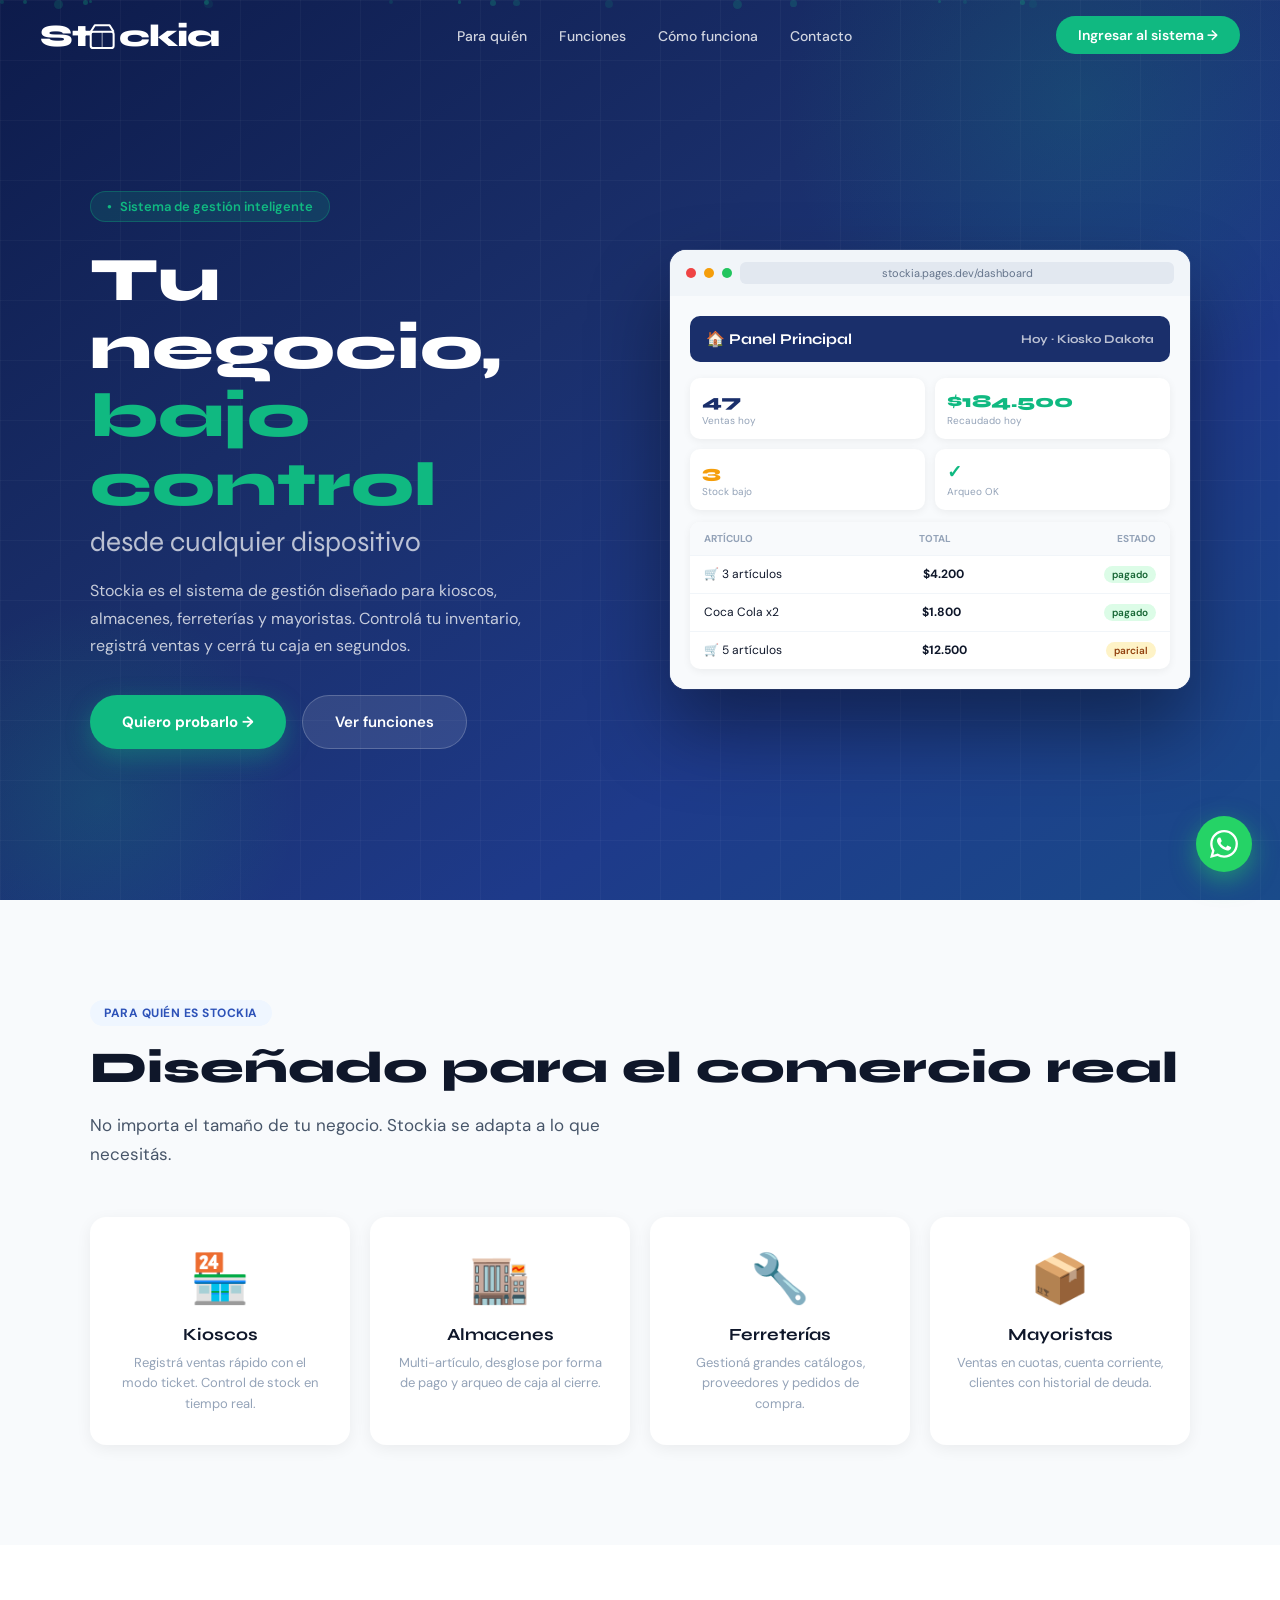
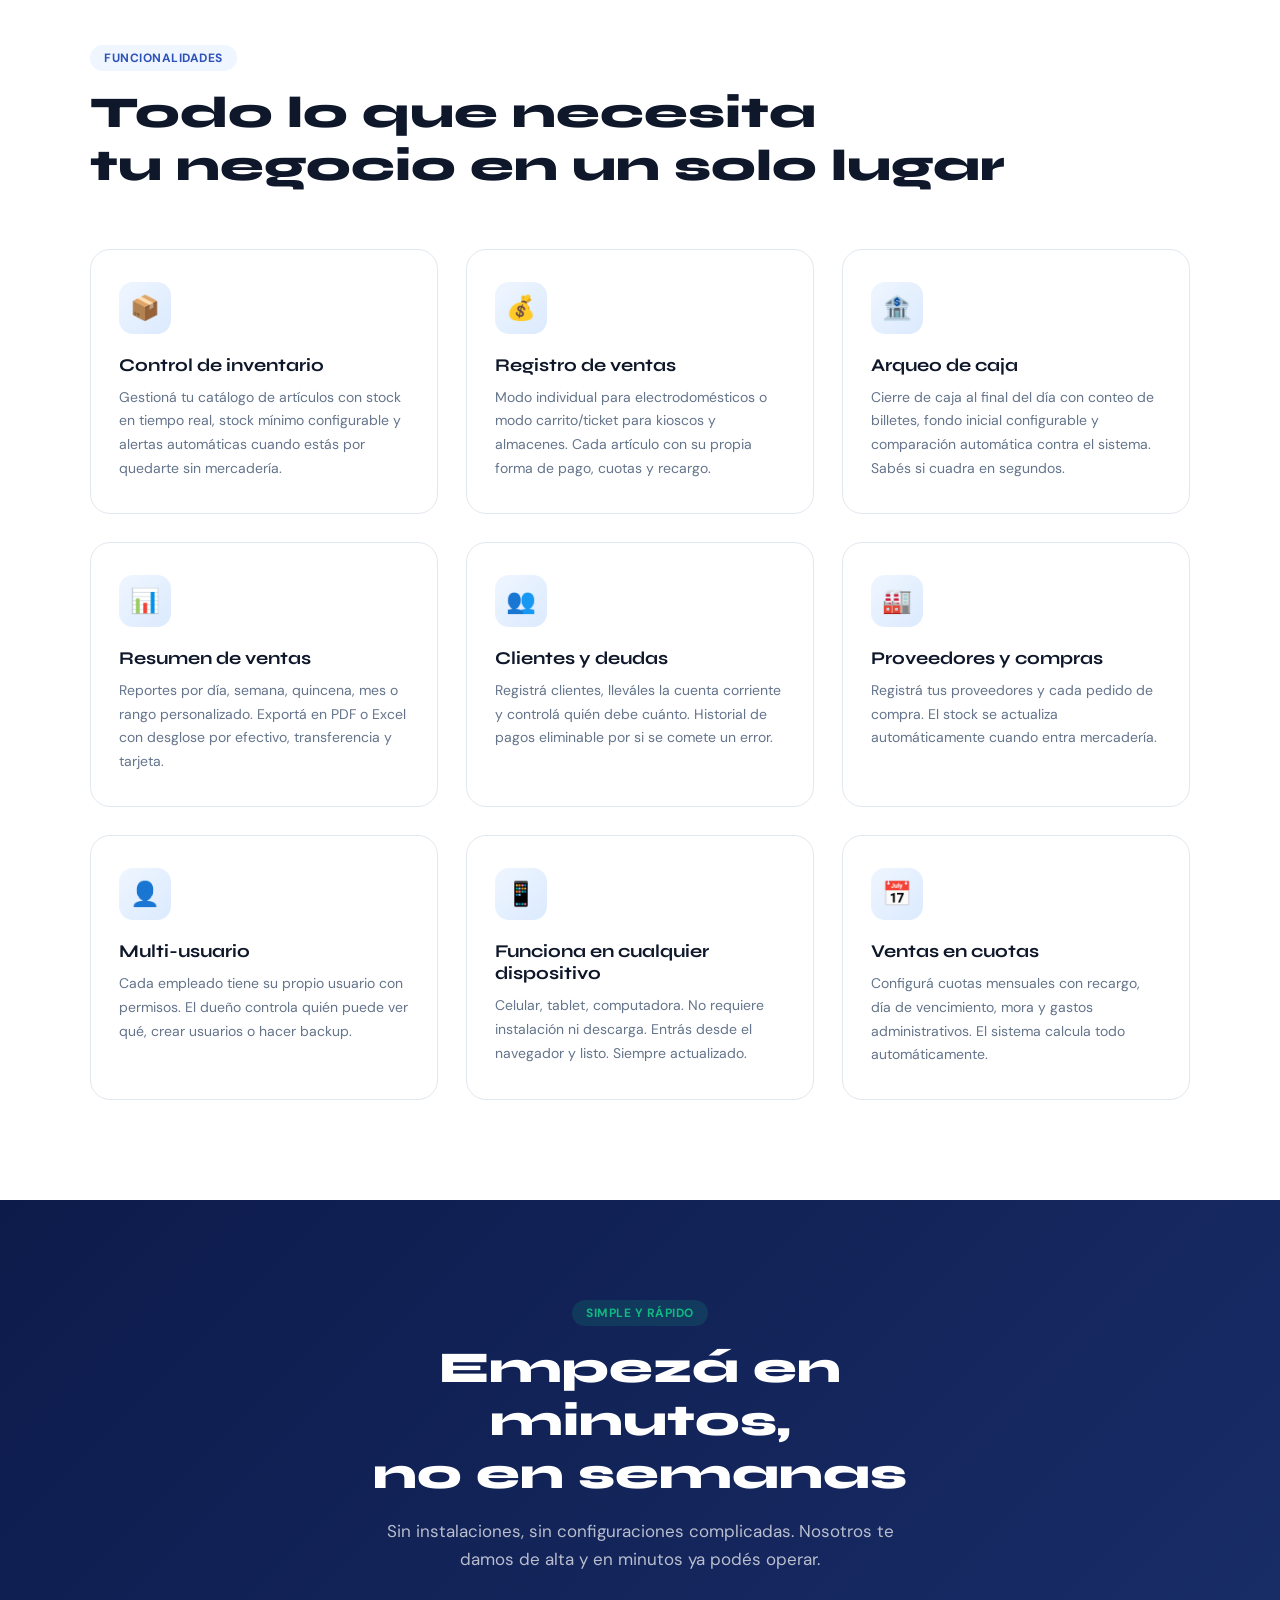
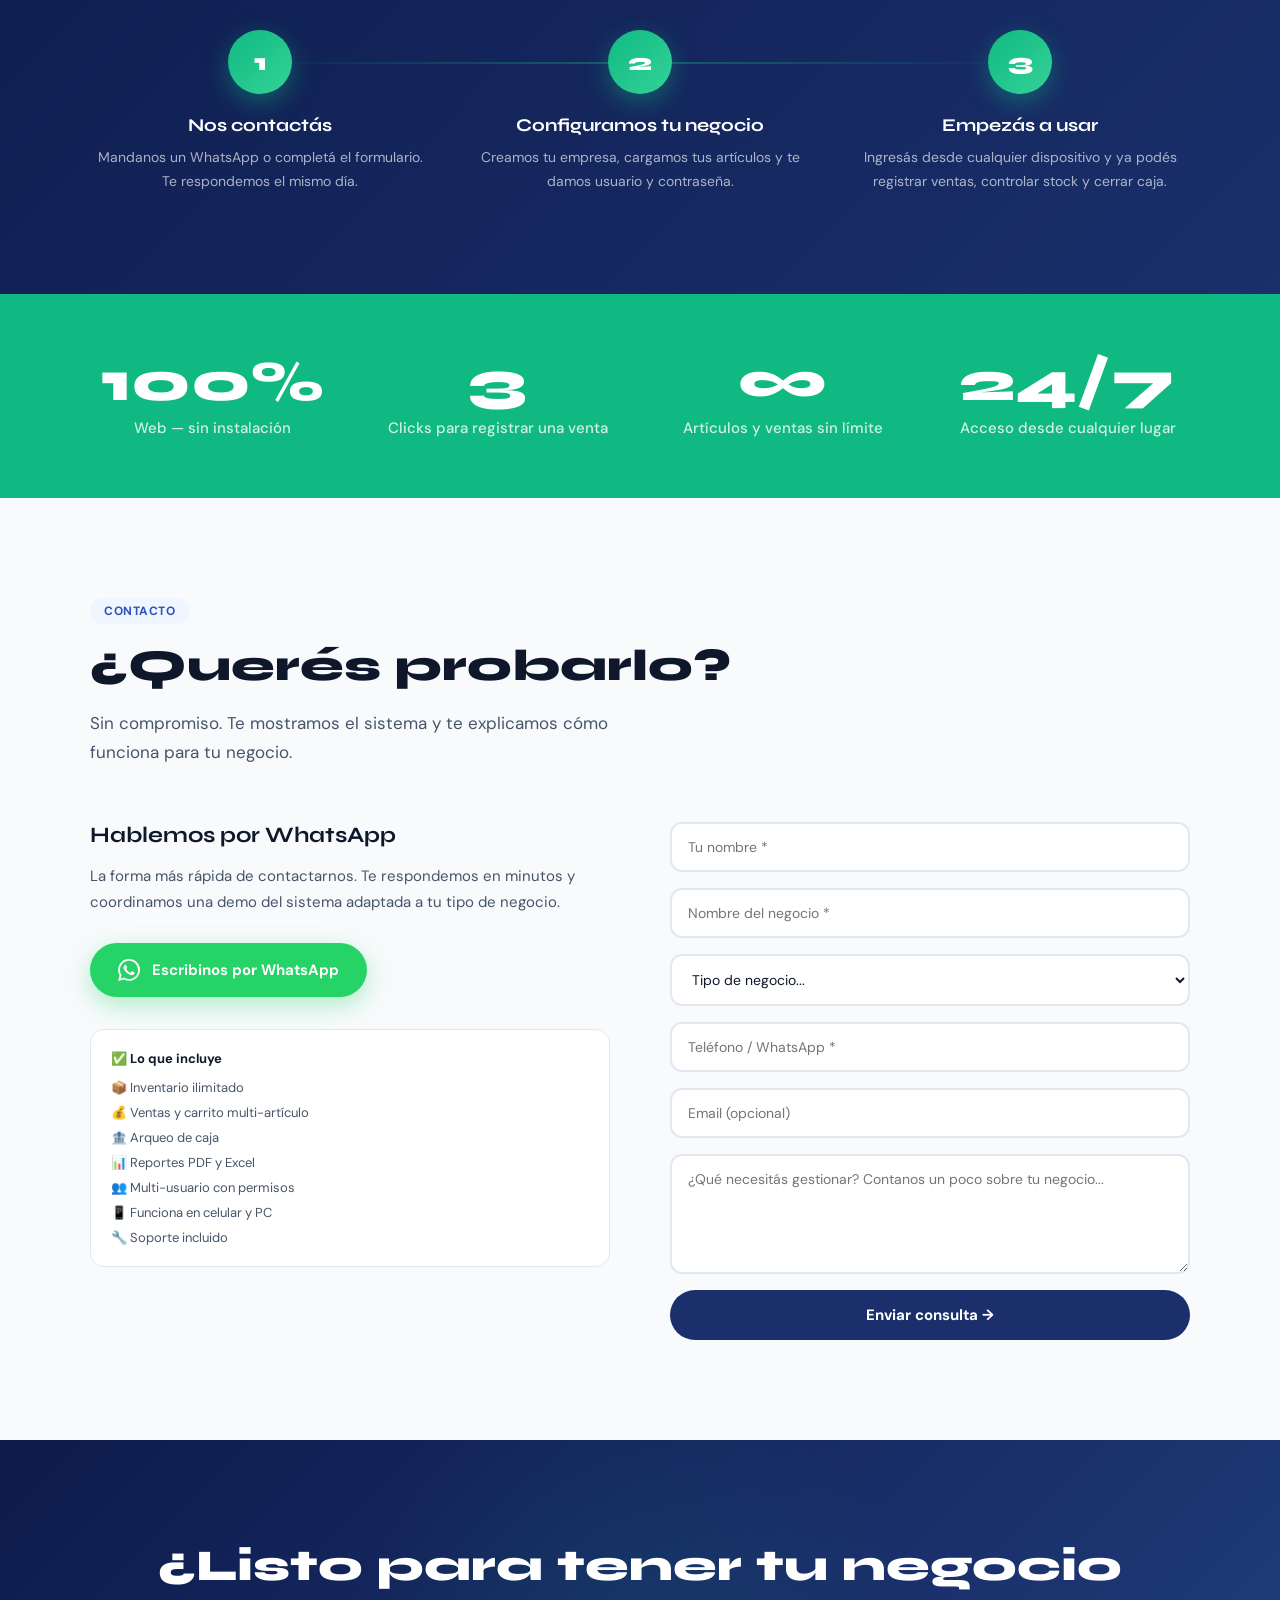
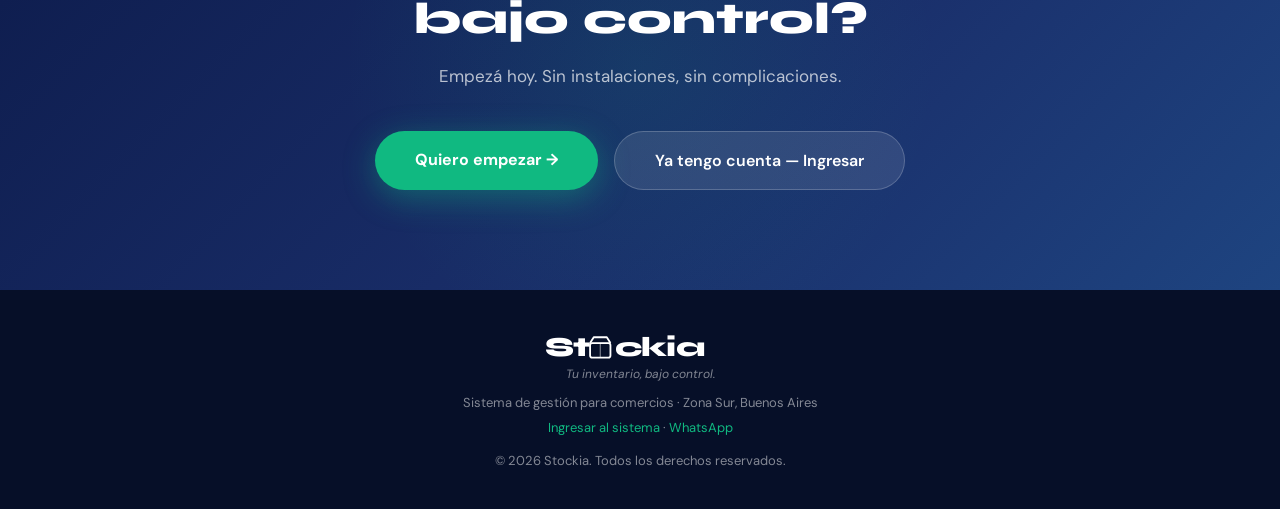
==== index.html @ a41b13a6 "Add files via upload" ====
<!DOCTYPE html>
<html lang="es">
<head>
  <meta charset="UTF-8">
  <meta name="viewport" content="width=device-width, initial-scale=1.0">
  <title>Stockia — Sistema de Gestión para tu Negocio</title>
  <meta name="description" content="Stockia es el sistema de gestión de inventario y ventas diseñado para kioscos, almacenes, ferreterías y mayoristas. Simple, rápido y accesible desde cualquier dispositivo.">
  <link rel="preconnect" href="https://fonts.googleapis.com">
  <link href="https://fonts.googleapis.com/css2?family=Syne:wght@400;600;700;800&family=DM+Sans:wght@300;400;500;600&display=swap" rel="stylesheet">

  <style>
    :root {
      --azul:     #1a2f6b;
      --azul-mid: #1e3a8a;
      --azul-l:   #2d52b8;
      --verde:    #10b981;
      --verde-d:  #059669;
      --blanco:   #ffffff;
      --gris:     #f1f5f9;
      --gris-m:   #94a3b8;
      --texto:    #0f172a;
      --r:        16px;
    }

    *, *::before, *::after { box-sizing: border-box; margin: 0; padding: 0; }
    html { scroll-behavior: smooth; }
    body {
      font-family: 'DM Sans', sans-serif;
      color: var(--texto);
      overflow-x: hidden;
      background: #fff;
    }

    /* ── NAVBAR ── */
    nav {
      position: fixed; top: 0; left: 0; right: 0; z-index: 100;
      padding: 16px 40px;
      display: flex; align-items: center; justify-content: space-between;
      transition: background .3s, box-shadow .3s;
    }
    nav.scrolled {
      background: rgba(26,47,107,.97);
      backdrop-filter: blur(12px);
      box-shadow: 0 2px 24px rgba(0,0,0,.25);
    }
    .nav-logo {
      font-family: 'Syne', sans-serif;
      font-weight: 800; font-size: 24px;
      color: #fff; text-decoration: none;
      display: flex; align-items: center; gap: 8px;
    }
    .nav-logo span { color: var(--verde); }
    .nav-links { display: flex; gap: 32px; list-style: none; }
    .nav-links a {
      color: rgba(255,255,255,.8); text-decoration: none;
      font-size: 14px; font-weight: 500; transition: color .2s;
    }
    .nav-links a:hover { color: #fff; }
    .nav-cta {
      background: var(--verde); color: #fff;
      padding: 10px 22px; border-radius: 50px;
      text-decoration: none; font-weight: 600; font-size: 14px;
      transition: background .2s, transform .2s;
    }
    .nav-cta:hover { background: var(--verde-d); transform: translateY(-1px); }
    .nav-hamburger { display: none; background: none; border: none; cursor: pointer; flex-direction: column; gap: 5px; }
    .nav-hamburger span { display: block; width: 24px; height: 2px; background: #fff; border-radius: 2px; transition: .3s; }

    /* ── HERO ── */
    #hero {
      min-height: 100vh;
      background: linear-gradient(145deg, #0d1b4b 0%, #1a2f6b 40%, #1e3a8a 70%, #1a4b8a 100%);
      display: flex; align-items: center; justify-content: center;
      position: relative; overflow: hidden; padding: 120px 40px 80px;
    }
    .hero-bg {
      position: absolute; inset: 0; pointer-events: none; overflow: hidden;
    }
    .hero-circle {
      position: absolute; border-radius: 50%;
      background: radial-gradient(circle, rgba(16,185,129,.15) 0%, transparent 70%);
    }
    .hero-circle-1 { width: 600px; height: 600px; top: -200px; right: -100px; }
    .hero-circle-2 { width: 400px; height: 400px; bottom: -100px; left: -100px; }
    .hero-grid {
      position: absolute; inset: 0;
      background-image: linear-gradient(rgba(255,255,255,.03) 1px, transparent 1px),
                        linear-gradient(90deg, rgba(255,255,255,.03) 1px, transparent 1px);
      background-size: 60px 60px;
    }
    /* Partículas flotantes */
    .particle {
      position: absolute;
      border-radius: 50%;
      background: rgba(16,185,129,.4);
      animation: float linear infinite;
      pointer-events: none;
    }
    @keyframes float {
      0%   { transform: translateY(100vh) scale(0); opacity: 0; }
      10%  { opacity: 1; }
      90%  { opacity: .6; }
      100% { transform: translateY(-100px) scale(1); opacity: 0; }
    }

    .hero-inner {
      position: relative; z-index: 2;
      max-width: 1100px; width: 100%;
      display: grid; grid-template-columns: 1fr 1fr; gap: 60px; align-items: center;
    }
    .hero-badge {
      display: inline-flex; align-items: center; gap: 8px;
      background: rgba(16,185,129,.15); border: 1px solid rgba(16,185,129,.3);
      color: var(--verde); padding: 6px 16px; border-radius: 50px;
      font-size: 13px; font-weight: 600; margin-bottom: 24px;
      animation: fadeUp .6s ease both;
    }
    .hero-badge::before { content: '●'; font-size: 8px; animation: pulse 1.5s ease-in-out infinite; }
    @keyframes pulse { 0%,100% { opacity: 1; } 50% { opacity: .3; } }

    .hero-titulo {
      font-family: 'Syne', sans-serif;
      font-size: clamp(38px, 5vw, 62px);
      font-weight: 800; line-height: 1.1; color: #fff;
      margin-bottom: 20px;
      animation: fadeUp .7s ease .1s both;
    }
    .hero-titulo .verde { color: var(--verde); }
    .hero-titulo .subline {
      display: block;
      font-size: clamp(20px, 2.5vw, 28px);
      font-weight: 400; color: rgba(255,255,255,.7);
      margin-top: 8px;
    }
    .hero-desc {
      font-size: 16px; line-height: 1.7; color: rgba(255,255,255,.75);
      margin-bottom: 36px; max-width: 480px;
      animation: fadeUp .7s ease .2s both;
    }
    .hero-btns {
      display: flex; gap: 16px; flex-wrap: wrap;
      animation: fadeUp .7s ease .3s both;
    }
    .btn-hero-primary {
      background: var(--verde); color: #fff;
      padding: 16px 32px; border-radius: 50px;
      text-decoration: none; font-weight: 700; font-size: 15px;
      display: flex; align-items: center; gap: 8px;
      transition: all .25s; box-shadow: 0 8px 24px rgba(16,185,129,.35);
    }
    .btn-hero-primary:hover { background: var(--verde-d); transform: translateY(-2px); box-shadow: 0 12px 32px rgba(16,185,129,.5); }
    .btn-hero-secondary {
      background: rgba(255,255,255,.1); color: #fff;
      padding: 16px 32px; border-radius: 50px;
      text-decoration: none; font-weight: 600; font-size: 15px;
      border: 1px solid rgba(255,255,255,.2);
      transition: all .25s;
    }
    .btn-hero-secondary:hover { background: rgba(255,255,255,.2); }

    /* Mockup hero */
    .hero-mockup {
      animation: fadeUp .8s ease .2s both;
      position: relative;
    }
    .mockup-window {
      background: #fff; border-radius: 16px;
      box-shadow: 0 40px 80px rgba(0,0,0,.4), 0 0 0 1px rgba(255,255,255,.1);
      overflow: hidden;
    }
    .mockup-bar {
      background: #f1f5f9; padding: 12px 16px;
      display: flex; align-items: center; gap: 8px;
    }
    .mockup-dot { width: 10px; height: 10px; border-radius: 50%; }
    .mockup-dot:nth-child(1) { background: #ef4444; }
    .mockup-dot:nth-child(2) { background: #f59e0b; }
    .mockup-dot:nth-child(3) { background: #22c55e; }
    .mockup-url {
      background: #e2e8f0; border-radius: 6px; padding: 4px 12px;
      font-size: 11px; color: #64748b; flex: 1; text-align: center;
    }
    .mockup-body { padding: 20px; background: #f8fafc; }
    .mockup-header {
      background: var(--azul); border-radius: 10px; padding: 14px 16px;
      color: #fff; font-family: 'Syne', sans-serif; font-weight: 700;
      font-size: 15px; margin-bottom: 16px;
      display: flex; justify-content: space-between; align-items: center;
    }
    .mockup-stats { display: grid; grid-template-columns: 1fr 1fr; gap: 10px; margin-bottom: 12px; }
    .mockup-stat {
      background: #fff; border-radius: 10px; padding: 12px;
      box-shadow: 0 2px 8px rgba(0,0,0,.06);
    }
    .mockup-stat-val { font-family: 'Syne', sans-serif; font-weight: 800; font-size: 18px; color: var(--azul); }
    .mockup-stat-label { font-size: 10px; color: #94a3b8; margin-top: 2px; }
    .mockup-table { background: #fff; border-radius: 10px; overflow: hidden; box-shadow: 0 2px 8px rgba(0,0,0,.06); }
    .mockup-tr { display: flex; justify-content: space-between; padding: 10px 14px; border-bottom: 1px solid #f1f5f9; font-size: 12px; }
    .mockup-tr:last-child { border: none; }
    .mockup-badge { padding: 2px 8px; border-radius: 50px; font-size: 10px; font-weight: 600; }
    .mockup-badge.verde { background: #dcfce7; color: #166534; }
    .mockup-badge.naranja { background: #fef3c7; color: #92400e; }

    /* Paralax scroll */
    .parallax-slow { transform: translateY(calc(var(--scroll) * 0.3px)); }
    .parallax-mid  { transform: translateY(calc(var(--scroll) * 0.15px)); }

    @keyframes fadeUp {
      from { opacity: 0; transform: translateY(30px); }
      to   { opacity: 1; transform: translateY(0); }
    }

    /* ── SECCIONES BASE ── */
    section { padding: 100px 40px; }
    .container { max-width: 1100px; margin: 0 auto; }
    .section-badge {
      display: inline-block;
      background: #eff6ff; color: var(--azul-l);
      padding: 5px 14px; border-radius: 50px;
      font-size: 12px; font-weight: 700; letter-spacing: .5px;
      text-transform: uppercase; margin-bottom: 16px;
    }
    .section-titulo {
      font-family: 'Syne', sans-serif;
      font-size: clamp(28px, 4vw, 44px);
      font-weight: 800; line-height: 1.2; color: var(--texto);
      margin-bottom: 16px;
    }
    .section-desc {
      font-size: 17px; line-height: 1.7; color: #475569;
      max-width: 560px;
    }

    /* Reveal on scroll */
    .reveal {
      opacity: 0; transform: translateY(40px);
      transition: opacity .7s ease, transform .7s ease;
    }
    .reveal.visible { opacity: 1; transform: translateY(0); }

    /* ── PARA QUIÉN ── */
    #para-quien { background: #f8fafc; }
    .negocios-grid {
      display: grid;
      grid-template-columns: repeat(auto-fit, minmax(220px, 1fr));
      gap: 20px; margin-top: 48px;
    }
    .negocio-card {
      background: #fff; border-radius: 16px; padding: 28px 24px;
      border: 2px solid transparent;
      transition: all .3s; text-align: center;
      box-shadow: 0 4px 16px rgba(0,0,0,.06);
      cursor: default;
    }
    .negocio-card:hover {
      border-color: var(--azul-l);
      transform: translateY(-6px);
      box-shadow: 0 16px 40px rgba(30,58,138,.15);
    }
    .negocio-icono {
      font-size: 48px; margin-bottom: 14px; display: block;
      transition: transform .3s;
    }
    .negocio-card:hover .negocio-icono { transform: scale(1.15) rotate(-5deg); }
    .negocio-nombre {
      font-family: 'Syne', sans-serif;
      font-weight: 700; font-size: 17px; color: var(--texto); margin-bottom: 8px;
    }
    .negocio-desc { font-size: 13px; color: var(--gris-m); line-height: 1.6; }

    /* ── FEATURES ── */
    #features { background: #fff; }
    .features-grid {
      display: grid;
      grid-template-columns: repeat(auto-fit, minmax(300px, 1fr));
      gap: 28px; margin-top: 56px;
    }
    .feature-card {
      background: #fff; border-radius: 20px; padding: 32px 28px;
      border: 1px solid #e2e8f0;
      transition: all .3s; position: relative; overflow: hidden;
    }
    .feature-card::before {
      content: ''; position: absolute;
      top: 0; left: 0; right: 0; height: 3px;
      background: linear-gradient(90deg, var(--azul-l), var(--verde));
      transform: scaleX(0); transform-origin: left;
      transition: transform .4s ease;
    }
    .feature-card:hover::before { transform: scaleX(1); }
    .feature-card:hover {
      transform: translateY(-4px);
      box-shadow: 0 20px 48px rgba(0,0,0,.1);
    }
    .feature-icono {
      width: 52px; height: 52px; border-radius: 14px;
      display: flex; align-items: center; justify-content: center;
      font-size: 24px; margin-bottom: 20px;
      background: linear-gradient(135deg, #eff6ff, #dbeafe);
    }
    .feature-titulo {
      font-family: 'Syne', sans-serif;
      font-weight: 700; font-size: 18px; margin-bottom: 10px; color: var(--texto);
    }
    .feature-desc { font-size: 14px; line-height: 1.7; color: #64748b; }

    /* ── CÓMO FUNCIONA ── */
    #como-funciona {
      background: linear-gradient(135deg, #0d1b4b 0%, #1a2f6b 100%);
      position: relative; overflow: hidden;
    }
    #como-funciona .section-badge { background: rgba(16,185,129,.15); color: var(--verde); }
    #como-funciona .section-titulo { color: #fff; }
    #como-funciona .section-desc { color: rgba(255,255,255,.7); }
    .pasos-grid {
      display: grid;
      grid-template-columns: repeat(auto-fit, minmax(260px, 1fr));
      gap: 40px; margin-top: 56px; position: relative;
    }
    .pasos-grid::before {
      content: '';
      position: absolute; top: 32px; left: 15%; right: 15%; height: 2px;
      background: linear-gradient(90deg, transparent, rgba(16,185,129,.4), transparent);
    }
    .paso {
      text-align: center; position: relative;
    }
    .paso-num {
      width: 64px; height: 64px; border-radius: 50%;
      background: linear-gradient(135deg, var(--verde), #34d399);
      color: #fff; font-family: 'Syne', sans-serif; font-weight: 800; font-size: 24px;
      display: flex; align-items: center; justify-content: center;
      margin: 0 auto 20px; box-shadow: 0 8px 24px rgba(16,185,129,.4);
      transition: transform .3s;
    }
    .paso:hover .paso-num { transform: scale(1.1); }
    .paso-titulo { font-family: 'Syne', sans-serif; font-weight: 700; font-size: 18px; color: #fff; margin-bottom: 10px; }
    .paso-desc { font-size: 14px; line-height: 1.7; color: rgba(255,255,255,.65); }

    /* ── STATS ── */
    #stats { background: var(--verde); padding: 60px 40px; }
    .stats-grid {
      display: grid;
      grid-template-columns: repeat(auto-fit, minmax(200px, 1fr));
      gap: 40px; text-align: center;
    }
    .stat-num {
      font-family: 'Syne', sans-serif;
      font-weight: 800; font-size: clamp(36px, 5vw, 56px);
      color: #fff; line-height: 1;
    }
    .stat-label { font-size: 15px; color: rgba(255,255,255,.8); margin-top: 8px; font-weight: 500; }

    /* ── CONTACTO ── */
    #contacto { background: #f8fafc; }
    .contacto-grid {
      display: grid; grid-template-columns: 1fr 1fr; gap: 60px;
      margin-top: 56px; align-items: start;
    }
    .contacto-info h3 {
      font-family: 'Syne', sans-serif; font-weight: 700;
      font-size: 22px; margin-bottom: 16px; color: var(--texto);
    }
    .contacto-info p { font-size: 15px; line-height: 1.7; color: #475569; margin-bottom: 28px; }
    .btn-whatsapp {
      display: inline-flex; align-items: center; gap: 12px;
      background: #25d366; color: #fff;
      padding: 16px 28px; border-radius: 50px;
      text-decoration: none; font-weight: 700; font-size: 15px;
      box-shadow: 0 8px 24px rgba(37,211,102,.35);
      transition: all .25s;
    }
    .btn-whatsapp:hover { background: #128c7e; transform: translateY(-2px); box-shadow: 0 12px 32px rgba(37,211,102,.5); }
    .btn-whatsapp svg { width: 22px; height: 22px; fill: #fff; }

    /* Formulario */
    .form-contacto { display: flex; flex-direction: column; gap: 16px; }
    .form-contacto input,
    .form-contacto textarea,
    .form-contacto select {
      width: 100%; padding: 14px 16px;
      border: 2px solid #e2e8f0; border-radius: 12px;
      font-size: 14px; font-family: 'DM Sans', sans-serif;
      outline: none; transition: border-color .2s; background: #fff;
      color: var(--texto);
    }
    .form-contacto input:focus,
    .form-contacto textarea:focus,
    .form-contacto select:focus { border-color: var(--azul-l); }
    .form-contacto textarea { resize: vertical; min-height: 120px; }
    .btn-form {
      background: var(--azul); color: #fff;
      padding: 15px 28px; border-radius: 50px;
      border: none; font-size: 15px; font-weight: 700;
      font-family: 'DM Sans', sans-serif; cursor: pointer;
      transition: all .25s; width: 100%;
    }
    .btn-form:hover { background: var(--azul-l); transform: translateY(-1px); }
    .form-success {
      display: none; text-align: center; padding: 20px;
      background: #dcfce7; border-radius: 12px; color: #166534;
      font-weight: 600; font-size: 15px;
    }

    /* ── CTA FINAL ── */
    #cta {
      background: linear-gradient(135deg, #0d1b4b 0%, #1a2f6b 60%, #1e4480 100%);
      text-align: center; padding: 100px 40px; position: relative; overflow: hidden;
    }
    #cta::before {
      content: '';
      position: absolute; top: 50%; left: 50%; transform: translate(-50%,-50%);
      width: 600px; height: 600px; border-radius: 50%;
      background: radial-gradient(circle, rgba(16,185,129,.1) 0%, transparent 70%);
    }
    #cta .section-titulo { color: #fff; }
    #cta p { font-size: 17px; color: rgba(255,255,255,.7); margin: 16px auto 40px; max-width: 520px; line-height: 1.7; }
    .cta-btns { display: flex; gap: 16px; justify-content: center; flex-wrap: wrap; position: relative; z-index: 1; }
    .btn-cta-primary {
      background: var(--verde); color: #fff;
      padding: 18px 40px; border-radius: 50px;
      text-decoration: none; font-weight: 700; font-size: 16px;
      box-shadow: 0 8px 32px rgba(16,185,129,.4);
      transition: all .25s;
    }
    .btn-cta-primary:hover { background: var(--verde-d); transform: translateY(-2px); }
    .btn-cta-ghost {
      background: rgba(255,255,255,.1); color: #fff;
      padding: 18px 40px; border-radius: 50px;
      text-decoration: none; font-weight: 600; font-size: 16px;
      border: 1px solid rgba(255,255,255,.2);
      transition: all .25s;
    }
    .btn-cta-ghost:hover { background: rgba(255,255,255,.2); }

    /* ── FOOTER ── */
    footer {
      background: #060f28; color: rgba(255,255,255,.5);
      padding: 40px; text-align: center; font-size: 13px;
    }
    footer a { color: var(--verde); text-decoration: none; }
    .footer-logo {
      font-family: 'Syne', sans-serif; font-weight: 800;
      font-size: 22px; color: #fff; margin-bottom: 12px; display: block;
    }

    /* WhatsApp flotante */
    .wa-float {
      position: fixed; bottom: 28px; right: 28px; z-index: 200;
      width: 56px; height: 56px; border-radius: 50%;
      background: #25d366;
      display: flex; align-items: center; justify-content: center;
      box-shadow: 0 8px 24px rgba(37,211,102,.5);
      text-decoration: none; transition: all .3s;
      animation: waBounce 2s ease-in-out 2s 3;
    }
    .wa-float:hover { transform: scale(1.1); box-shadow: 0 12px 32px rgba(37,211,102,.7); }
    .wa-float svg { width: 28px; height: 28px; fill: #fff; }
    @keyframes waBounce {
      0%,100% { transform: scale(1); }
      50% { transform: scale(1.15); }
    }

    /* ── RESPONSIVE ── */
    @media (max-width: 768px) {
      nav { padding: 14px 20px; }
      .nav-links, .nav-cta { display: none; }
      .nav-hamburger { display: flex; }
      section { padding: 70px 20px; }
      .hero-inner { grid-template-columns: 1fr; gap: 40px; }
      .hero-mockup { display: none; }
      #hero { padding: 100px 20px 60px; text-align: center; }
      .hero-btns { justify-content: center; }
      .hero-desc { margin: 0 auto 36px; }
      .pasos-grid::before { display: none; }
      .contacto-grid { grid-template-columns: 1fr; gap: 40px; }
      #stats { padding: 50px 20px; }
      .cta-btns { flex-direction: column; align-items: center; }
    }
    @media (max-width: 480px) {
      .features-grid { grid-template-columns: 1fr; }
      .negocios-grid { grid-template-columns: 1fr 1fr; }
    }
  </style>
</head>
<body>

<!-- WhatsApp flotante -->
<a class="wa-float" href="https://wa.me/541133505823?text=Hola%2C%20quiero%20saber%20m%C3%A1s%20sobre%20Stockia" target="_blank" title="Contactar por WhatsApp">
  <svg viewBox="0 0 24 24"><path d="M17.472 14.382c-.297-.149-1.758-.867-2.03-.967-.273-.099-.471-.148-.67.15-.197.297-.767.966-.94 1.164-.173.199-.347.223-.644.075-.297-.15-1.255-.463-2.39-1.475-.883-.788-1.48-1.761-1.653-2.059-.173-.297-.018-.458.13-.606.134-.133.298-.347.446-.52.149-.174.198-.298.298-.497.099-.198.05-.371-.025-.52-.075-.149-.669-1.612-.916-2.207-.242-.579-.487-.5-.669-.51-.173-.008-.371-.01-.57-.01-.198 0-.52.074-.792.372-.272.297-1.04 1.016-1.04 2.479 0 1.462 1.065 2.875 1.213 3.074.149.198 2.096 3.2 5.077 4.487.709.306 1.262.489 1.694.625.712.227 1.36.195 1.871.118.571-.085 1.758-.719 2.006-1.413.248-.694.248-1.289.173-1.413-.074-.124-.272-.198-.57-.347m-5.421 7.403h-.004a9.87 9.87 0 01-5.031-1.378l-.361-.214-3.741.982.998-3.648-.235-.374a9.86 9.86 0 01-1.51-5.26c.001-5.45 4.436-9.884 9.888-9.884 2.64 0 5.122 1.03 6.988 2.898a9.825 9.825 0 012.893 6.994c-.003 5.45-4.437 9.884-9.885 9.884m8.413-18.297A11.815 11.815 0 0012.05 0C5.495 0 .16 5.335.157 11.892c0 2.096.547 4.142 1.588 5.945L.057 24l6.305-1.654a11.882 11.882 0 005.683 1.448h.005c6.554 0 11.89-5.335 11.893-11.893a11.821 11.821 0 00-3.48-8.413z"/></svg>
</a>

<!-- NAVBAR -->
<nav id="navbar">
  <a href="#" class="nav-logo">
    <svg xmlns="http://www.w3.org/2000/svg" viewBox="0 0 260 44" height="36" style="display:block">
      <!-- St -->
      <text x="0" y="36" font-family="Syne,sans-serif" font-weight="800" font-size="38" fill="white" letter-spacing="-1">St</text>
      <!-- Caja/box icono -->
      <g transform="translate(62,4)">
        <rect x="0" y="14" width="28" height="20" rx="3" fill="none" stroke="white" stroke-width="2.5"/>
        <path d="M0 14 L5 6 L23 6 L28 14" fill="none" stroke="white" stroke-width="2.5" stroke-linejoin="round"/>
        <line x1="14" y1="14" x2="14" y2="34" stroke="white" stroke-width="1.5" opacity=".5"/>
        <line x1="0" y1="14" x2="28" y2="14" stroke="white" stroke-width="1.5" opacity=".4"/>
      </g>
      <!-- ckia -->
      <text x="96" y="36" font-family="Syne,sans-serif" font-weight="800" font-size="38" fill="white" letter-spacing="-1">ckia</text>
    </svg>
  </a>
  <ul class="nav-links">
    <li><a href="#para-quien">Para quién</a></li>
    <li><a href="#features">Funciones</a></li>
    <li><a href="#como-funciona">Cómo funciona</a></li>
    <li><a href="#contacto">Contacto</a></li>
  </ul>
  <a href="login.html" class="nav-cta">Ingresar al sistema →</a>
  <button class="nav-hamburger" id="hamburger" onclick="toggleMenu()">
    <span></span><span></span><span></span>
  </button>
</nav>

<!-- HERO -->
<section id="hero">
  <div class="hero-bg">
    <div class="hero-grid"></div>
    <div class="hero-circle hero-circle-1 parallax-slow"></div>
    <div class="hero-circle hero-circle-2 parallax-mid"></div>
  </div>

  <div class="hero-inner">
    <div class="hero-content">
      <div class="hero-badge">Sistema de gestión inteligente</div>
      <h1 class="hero-titulo">
        Tu negocio,<br>
        <span class="verde">bajo control</span>
        <span class="subline">desde cualquier dispositivo</span>
      </h1>
      <p class="hero-desc">
        Stockia es el sistema de gestión diseñado para kioscos, almacenes, ferreterías y mayoristas. Controlá tu inventario, registrá ventas y cerrá tu caja en segundos.
      </p>
      <div class="hero-btns">
        <a href="#contacto" class="btn-hero-primary">
          Quiero probarlo →
        </a>
        <a href="#features" class="btn-hero-secondary">Ver funciones</a>
      </div>
    </div>

    <!-- Mockup animado -->
    <div class="hero-mockup">
      <div class="mockup-window">
        <div class="mockup-bar">
          <div class="mockup-dot"></div>
          <div class="mockup-dot"></div>
          <div class="mockup-dot"></div>
          <div class="mockup-url">stockia.pages.dev/dashboard</div>
        </div>
        <div class="mockup-body">
          <div class="mockup-header">
            🏠 Panel Principal
            <span style="font-size:12px;opacity:.7">Hoy · Kiosko Dakota</span>
          </div>
          <div class="mockup-stats">
            <div class="mockup-stat">
              <div class="mockup-stat-val">47</div>
              <div class="mockup-stat-label">Ventas hoy</div>
            </div>
            <div class="mockup-stat">
              <div class="mockup-stat-val" style="color:var(--verde)">$184.500</div>
              <div class="mockup-stat-label">Recaudado hoy</div>
            </div>
            <div class="mockup-stat">
              <div class="mockup-stat-val" style="color:#f59e0b">3</div>
              <div class="mockup-stat-label">Stock bajo</div>
            </div>
            <div class="mockup-stat">
              <div class="mockup-stat-val" style="color:#10b981">✓</div>
              <div class="mockup-stat-label">Arqueo OK</div>
            </div>
          </div>
          <div class="mockup-table">
            <div class="mockup-tr" style="font-weight:700;font-size:10px;color:#94a3b8;background:#f8fafc">
              <span>ARTÍCULO</span><span>TOTAL</span><span>ESTADO</span>
            </div>
            <div class="mockup-tr">
              <span>🛒 3 artículos</span>
              <span style="font-weight:700">$4.200</span>
              <span class="mockup-badge verde">pagado</span>
            </div>
            <div class="mockup-tr">
              <span>Coca Cola x2</span>
              <span style="font-weight:700">$1.800</span>
              <span class="mockup-badge verde">pagado</span>
            </div>
            <div class="mockup-tr">
              <span>🛒 5 artículos</span>
              <span style="font-weight:700">$12.500</span>
              <span class="mockup-badge naranja">parcial</span>
            </div>
          </div>
        </div>
      </div>
    </div>
  </div>
</section>

<!-- PARA QUIÉN -->
<section id="para-quien">
  <div class="container">
    <div class="reveal">
      <div class="section-badge">Para quién es Stockia</div>
      <h2 class="section-titulo">Diseñado para el comercio real</h2>
      <p class="section-desc">No importa el tamaño de tu negocio. Stockia se adapta a lo que necesitás.</p>
    </div>
    <div class="negocios-grid">
      <div class="negocio-card reveal">
        <span class="negocio-icono">🏪</span>
        <div class="negocio-nombre">Kioscos</div>
        <div class="negocio-desc">Registrá ventas rápido con el modo ticket. Control de stock en tiempo real.</div>
      </div>
      <div class="negocio-card reveal">
        <span class="negocio-icono">🏬</span>
        <div class="negocio-nombre">Almacenes</div>
        <div class="negocio-desc">Multi-artículo, desglose por forma de pago y arqueo de caja al cierre.</div>
      </div>
      <div class="negocio-card reveal">
        <span class="negocio-icono">🔧</span>
        <div class="negocio-nombre">Ferreterías</div>
        <div class="negocio-desc">Gestioná grandes catálogos, proveedores y pedidos de compra.</div>
      </div>
      <div class="negocio-card reveal">
        <span class="negocio-icono">📦</span>
        <div class="negocio-nombre">Mayoristas</div>
        <div class="negocio-desc">Ventas en cuotas, cuenta corriente, clientes con historial de deuda.</div>
      </div>
    </div>
  </div>
</section>

<!-- FEATURES -->
<section id="features">
  <div class="container">
    <div class="reveal">
      <div class="section-badge">Funcionalidades</div>
      <h2 class="section-titulo">Todo lo que necesita<br>tu negocio en un solo lugar</h2>
    </div>
    <div class="features-grid">
      <div class="feature-card reveal">
        <div class="feature-icono">📦</div>
        <div class="feature-titulo">Control de inventario</div>
        <div class="feature-desc">Gestioná tu catálogo de artículos con stock en tiempo real, stock mínimo configurable y alertas automáticas cuando estás por quedarte sin mercadería.</div>
      </div>
      <div class="feature-card reveal">
        <div class="feature-icono">💰</div>
        <div class="feature-titulo">Registro de ventas</div>
        <div class="feature-desc">Modo individual para electrodomésticos o modo carrito/ticket para kioscos y almacenes. Cada artículo con su propia forma de pago, cuotas y recargo.</div>
      </div>
      <div class="feature-card reveal">
        <div class="feature-icono">🏦</div>
        <div class="feature-titulo">Arqueo de caja</div>
        <div class="feature-desc">Cierre de caja al final del día con conteo de billetes, fondo inicial configurable y comparación automática contra el sistema. Sabés si cuadra en segundos.</div>
      </div>
      <div class="feature-card reveal">
        <div class="feature-icono">📊</div>
        <div class="feature-titulo">Resumen de ventas</div>
        <div class="feature-desc">Reportes por día, semana, quincena, mes o rango personalizado. Exportá en PDF o Excel con desglose por efectivo, transferencia y tarjeta.</div>
      </div>
      <div class="feature-card reveal">
        <div class="feature-icono">👥</div>
        <div class="feature-titulo">Clientes y deudas</div>
        <div class="feature-desc">Registrá clientes, lleváles la cuenta corriente y controlá quién debe cuánto. Historial de pagos eliminable por si se comete un error.</div>
      </div>
      <div class="feature-card reveal">
        <div class="feature-icono">🏭</div>
        <div class="feature-titulo">Proveedores y compras</div>
        <div class="feature-desc">Registrá tus proveedores y cada pedido de compra. El stock se actualiza automáticamente cuando entra mercadería.</div>
      </div>
      <div class="feature-card reveal">
        <div class="feature-icono">👤</div>
        <div class="feature-titulo">Multi-usuario</div>
        <div class="feature-desc">Cada empleado tiene su propio usuario con permisos. El dueño controla quién puede ver qué, crear usuarios o hacer backup.</div>
      </div>
      <div class="feature-card reveal">
        <div class="feature-icono">📱</div>
        <div class="feature-titulo">Funciona en cualquier dispositivo</div>
        <div class="feature-desc">Celular, tablet, computadora. No requiere instalación ni descarga. Entrás desde el navegador y listo. Siempre actualizado.</div>
      </div>
      <div class="feature-card reveal">
        <div class="feature-icono">📅</div>
        <div class="feature-titulo">Ventas en cuotas</div>
        <div class="feature-desc">Configurá cuotas mensuales con recargo, día de vencimiento, mora y gastos administrativos. El sistema calcula todo automáticamente.</div>
      </div>
    </div>
  </div>
</section>

<!-- CÓMO FUNCIONA -->
<section id="como-funciona">
  <div class="container">
    <div class="reveal" style="text-align:center;max-width:600px;margin:0 auto">
      <div class="section-badge">Simple y rápido</div>
      <h2 class="section-titulo">Empezá en minutos,<br>no en semanas</h2>
      <p class="section-desc" style="color:rgba(255,255,255,.7);margin:0 auto">Sin instalaciones, sin configuraciones complicadas. Nosotros te damos de alta y en minutos ya podés operar.</p>
    </div>
    <div class="pasos-grid">
      <div class="paso reveal">
        <div class="paso-num">1</div>
        <div class="paso-titulo">Nos contactás</div>
        <div class="paso-desc">Mandanos un WhatsApp o completá el formulario. Te respondemos el mismo día.</div>
      </div>
      <div class="paso reveal">
        <div class="paso-num">2</div>
        <div class="paso-titulo">Configuramos tu negocio</div>
        <div class="paso-desc">Creamos tu empresa, cargamos tus artículos y te damos usuario y contraseña.</div>
      </div>
      <div class="paso reveal">
        <div class="paso-num">3</div>
        <div class="paso-titulo">Empezás a usar</div>
        <div class="paso-desc">Ingresás desde cualquier dispositivo y ya podés registrar ventas, controlar stock y cerrar caja.</div>
      </div>
    </div>
  </div>
</section>

<!-- STATS -->
<section id="stats">
  <div class="container">
    <div class="stats-grid">
      <div class="reveal">
        <div class="stat-num">100%</div>
        <div class="stat-label">Web — sin instalación</div>
      </div>
      <div class="reveal">
        <div class="stat-num">3</div>
        <div class="stat-label">Clicks para registrar una venta</div>
      </div>
      <div class="reveal">
        <div class="stat-num">∞</div>
        <div class="stat-label">Artículos y ventas sin límite</div>
      </div>
      <div class="reveal">
        <div class="stat-num">24/7</div>
        <div class="stat-label">Acceso desde cualquier lugar</div>
      </div>
    </div>
  </div>
</section>

<!-- CONTACTO -->
<section id="contacto">
  <div class="container">
    <div class="reveal">
      <div class="section-badge">Contacto</div>
      <h2 class="section-titulo">¿Querés probarlo?</h2>
      <p class="section-desc">Sin compromiso. Te mostramos el sistema y te explicamos cómo funciona para tu negocio.</p>
    </div>
    <div class="contacto-grid">
      <div class="contacto-info reveal">
        <h3>Hablemos por WhatsApp</h3>
        <p>La forma más rápida de contactarnos. Te respondemos en minutos y coordinamos una demo del sistema adaptada a tu tipo de negocio.</p>
        <a href="https://wa.me/541133505823?text=Hola%2C%20quiero%20saber%20m%C3%A1s%20sobre%20Stockia%20para%20mi%20negocio" target="_blank" class="btn-whatsapp">
          <svg viewBox="0 0 24 24"><path d="M17.472 14.382c-.297-.149-1.758-.867-2.03-.967-.273-.099-.471-.148-.67.15-.197.297-.767.966-.94 1.164-.173.199-.347.223-.644.075-.297-.15-1.255-.463-2.39-1.475-.883-.788-1.48-1.761-1.653-2.059-.173-.297-.018-.458.13-.606.134-.133.298-.347.446-.52.149-.174.198-.298.298-.497.099-.198.05-.371-.025-.52-.075-.149-.669-1.612-.916-2.207-.242-.579-.487-.5-.669-.51-.173-.008-.371-.01-.57-.01-.198 0-.52.074-.792.372-.272.297-1.04 1.016-1.04 2.479 0 1.462 1.065 2.875 1.213 3.074.149.198 2.096 3.2 5.077 4.487.709.306 1.262.489 1.694.625.712.227 1.36.195 1.871.118.571-.085 1.758-.719 2.006-1.413.248-.694.248-1.289.173-1.413-.074-.124-.272-.198-.57-.347m-5.421 7.403h-.004a9.87 9.87 0 01-5.031-1.378l-.361-.214-3.741.982.998-3.648-.235-.374a9.86 9.86 0 01-1.51-5.26c.001-5.45 4.436-9.884 9.888-9.884 2.64 0 5.122 1.03 6.988 2.898a9.825 9.825 0 012.893 6.994c-.003 5.45-4.437 9.884-9.885 9.884m8.413-18.297A11.815 11.815 0 0012.05 0C5.495 0 .16 5.335.157 11.892c0 2.096.547 4.142 1.588 5.945L.057 24l6.305-1.654a11.882 11.882 0 005.683 1.448h.005c6.554 0 11.89-5.335 11.893-11.893a11.821 11.821 0 00-3.48-8.413z"/></svg>
          Escribinos por WhatsApp
        </a>

        <div style="margin-top:32px;padding:20px;background:#fff;border-radius:14px;border:1px solid #e2e8f0">
          <div style="font-size:13px;font-weight:700;color:var(--texto);margin-bottom:12px">✅ Lo que incluye</div>
          <div style="display:flex;flex-direction:column;gap:8px;font-size:13px;color:#475569">
            <div>📦 Inventario ilimitado</div>
            <div>💰 Ventas y carrito multi-artículo</div>
            <div>🏦 Arqueo de caja</div>
            <div>📊 Reportes PDF y Excel</div>
            <div>👥 Multi-usuario con permisos</div>
            <div>📱 Funciona en celular y PC</div>
            <div>🔧 Soporte incluido</div>
          </div>
        </div>
      </div>

      <div class="reveal">
        <div class="form-success" id="formSuccess">
          ✅ ¡Mensaje enviado! Te contactamos a la brevedad.
        </div>
        <form class="form-contacto" id="formContacto" onsubmit="enviarFormulario(event)">
          <input type="text" id="fcNombre" placeholder="Tu nombre *" required>
          <input type="text" id="fcNegocio" placeholder="Nombre del negocio *" required>
          <select id="fcTipo">
            <option value="">Tipo de negocio...</option>
            <option>Kiosco</option>
            <option>Almacén</option>
            <option>Ferretería</option>
            <option>Mayorista</option>
            <option>Otro</option>
          </select>
          <input type="tel" id="fcTel" placeholder="Teléfono / WhatsApp *" required>
          <input type="email" id="fcEmail" placeholder="Email (opcional)">
          <textarea id="fcMsg" placeholder="¿Qué necesitás gestionar? Contanos un poco sobre tu negocio..."></textarea>
          <button type="submit" class="btn-form" id="btnForm">Enviar consulta →</button>
        </form>
      </div>
    </div>
  </div>
</section>

<!-- CTA FINAL -->
<section id="cta">
  <div class="container" style="position:relative;z-index:1">
    <div class="reveal" style="text-align:center">
      <h2 class="section-titulo" style="color:#fff;margin-bottom:0">¿Listo para tener tu negocio<br>bajo control?</h2>
      <p>Empezá hoy. Sin instalaciones, sin complicaciones.</p>
      <div class="cta-btns">
        <a href="https://wa.me/541133505823?text=Hola%2C%20quiero%20empezar%20con%20Stockia" target="_blank" class="btn-cta-primary">
          Quiero empezar →
        </a>
        <a href="login.html" class="btn-cta-ghost">
          Ya tengo cuenta — Ingresar
        </a>
      </div>
    </div>
  </div>
</section>

<!-- FOOTER -->
<footer>
  <div style="margin-bottom:12px;display:flex;flex-direction:column;align-items:center;gap:4px">
    <svg xmlns="http://www.w3.org/2000/svg" viewBox="0 0 260 44" height="32" style="display:block">
      <text x="0" y="36" font-family="Syne,sans-serif" font-weight="800" font-size="38" fill="white" letter-spacing="-1">St</text>
      <g transform="translate(62,4)">
        <rect x="0" y="14" width="28" height="20" rx="3" fill="none" stroke="white" stroke-width="2.5"/>
        <path d="M0 14 L5 6 L23 6 L28 14" fill="none" stroke="white" stroke-width="2.5" stroke-linejoin="round"/>
        <line x1="14" y1="14" x2="14" y2="34" stroke="white" stroke-width="1.5" opacity=".5"/>
        <line x1="0" y1="14" x2="28" y2="14" stroke="white" stroke-width="1.5" opacity=".4"/>
      </g>
      <text x="96" y="36" font-family="Syne,sans-serif" font-weight="800" font-size="38" fill="white" letter-spacing="-1">ckia</text>
    </svg>
    <span style="color:rgba(255,255,255,.5);font-size:12px;font-style:italic">Tu inventario, bajo control.</span>
  </div>
  <p>Sistema de gestión para comercios · Zona Sur, Buenos Aires</p>
  <p style="margin-top:8px">
    <a href="login.html">Ingresar al sistema</a> ·
    <a href="https://wa.me/541133505823" target="_blank">WhatsApp</a>
  </p>
  <p style="margin-top:16px">© <span id="anio"></span> Stockia. Todos los derechos reservados.</p>
</footer>

<script>
  // ── Año
  document.getElementById('anio').textContent = new Date().getFullYear();

  // ── Navbar scroll
  const navbar = document.getElementById('navbar');
  window.addEventListener('scroll', () => {
    navbar.classList.toggle('scrolled', window.scrollY > 50);
    // Paralax
    document.documentElement.style.setProperty('--scroll', window.scrollY);
  });

  // ── Reveal on scroll
  const reveals = document.querySelectorAll('.reveal');
  const observer = new IntersectionObserver((entries) => {
    entries.forEach((entry, i) => {
      if (entry.isIntersecting) {
        setTimeout(() => entry.target.classList.add('visible'), i * 80);
        observer.unobserve(entry.target);
      }
    });
  }, { threshold: 0.12 });
  reveals.forEach(el => observer.observe(el));

  // ── Partículas
  function crearParticulas() {
    const hero = document.querySelector('.hero-bg');
    for (let i = 0; i < 18; i++) {
      const p = document.createElement('div');
      p.className = 'particle';
      const size = Math.random() * 6 + 3;
      p.style.cssText = `
        width:${size}px; height:${size}px;
        left:${Math.random() * 100}%;
        animation-duration:${Math.random() * 12 + 8}s;
        animation-delay:${Math.random() * 8}s;
        opacity:${Math.random() * .5 + .2};
      `;
      hero.appendChild(p);
    }
  }
  crearParticulas();

  // ── Hamburger
  function toggleMenu() {
    const links = document.querySelector('.nav-links');
    const cta   = document.querySelector('.nav-cta');
    const open  = links.style.display === 'flex';
    if (open) {
      links.style.display = '';
      cta.style.display   = '';
    } else {
      links.style.cssText = 'display:flex;flex-direction:column;position:fixed;top:64px;left:0;right:0;background:rgba(26,47,107,.97);padding:20px;gap:16px;';
      cta.style.cssText   = 'display:block;position:fixed;top:auto;left:20px;right:20px;text-align:center;bottom:20px;padding:14px;';
    }
  }

  // ── Formulario — redirige a WhatsApp con el contenido
  function enviarFormulario(e) {
    e.preventDefault();
    const nombre  = document.getElementById('fcNombre').value;
    const negocio = document.getElementById('fcNegocio').value;
    const tipo    = document.getElementById('fcTipo').value;
    const tel     = document.getElementById('fcTel').value;
    const msg     = document.getElementById('fcMsg').value;

    const texto = `Hola! Me contacto desde la web de Stockia.%0A%0A*Nombre:* ${nombre}%0A*Negocio:* ${negocio}%0A*Tipo:* ${tipo||'No especificado'}%0A*Teléfono:* ${tel}%0A*Mensaje:* ${msg||'Sin mensaje adicional'}`;

    // Mostrar éxito y abrir WhatsApp
    document.getElementById('formContacto').style.display = 'none';
    document.getElementById('formSuccess').style.display  = 'block';
    setTimeout(() => {
      window.open(`https://wa.me/541133505823?text=${texto}`, '_blank');
    }, 800);
  }

  // ── Animación contador stats
  function animarContadores() {
    // Solo para elementos con números puros (no %, ∞, etc)
  }
</script>
</body>
</html>
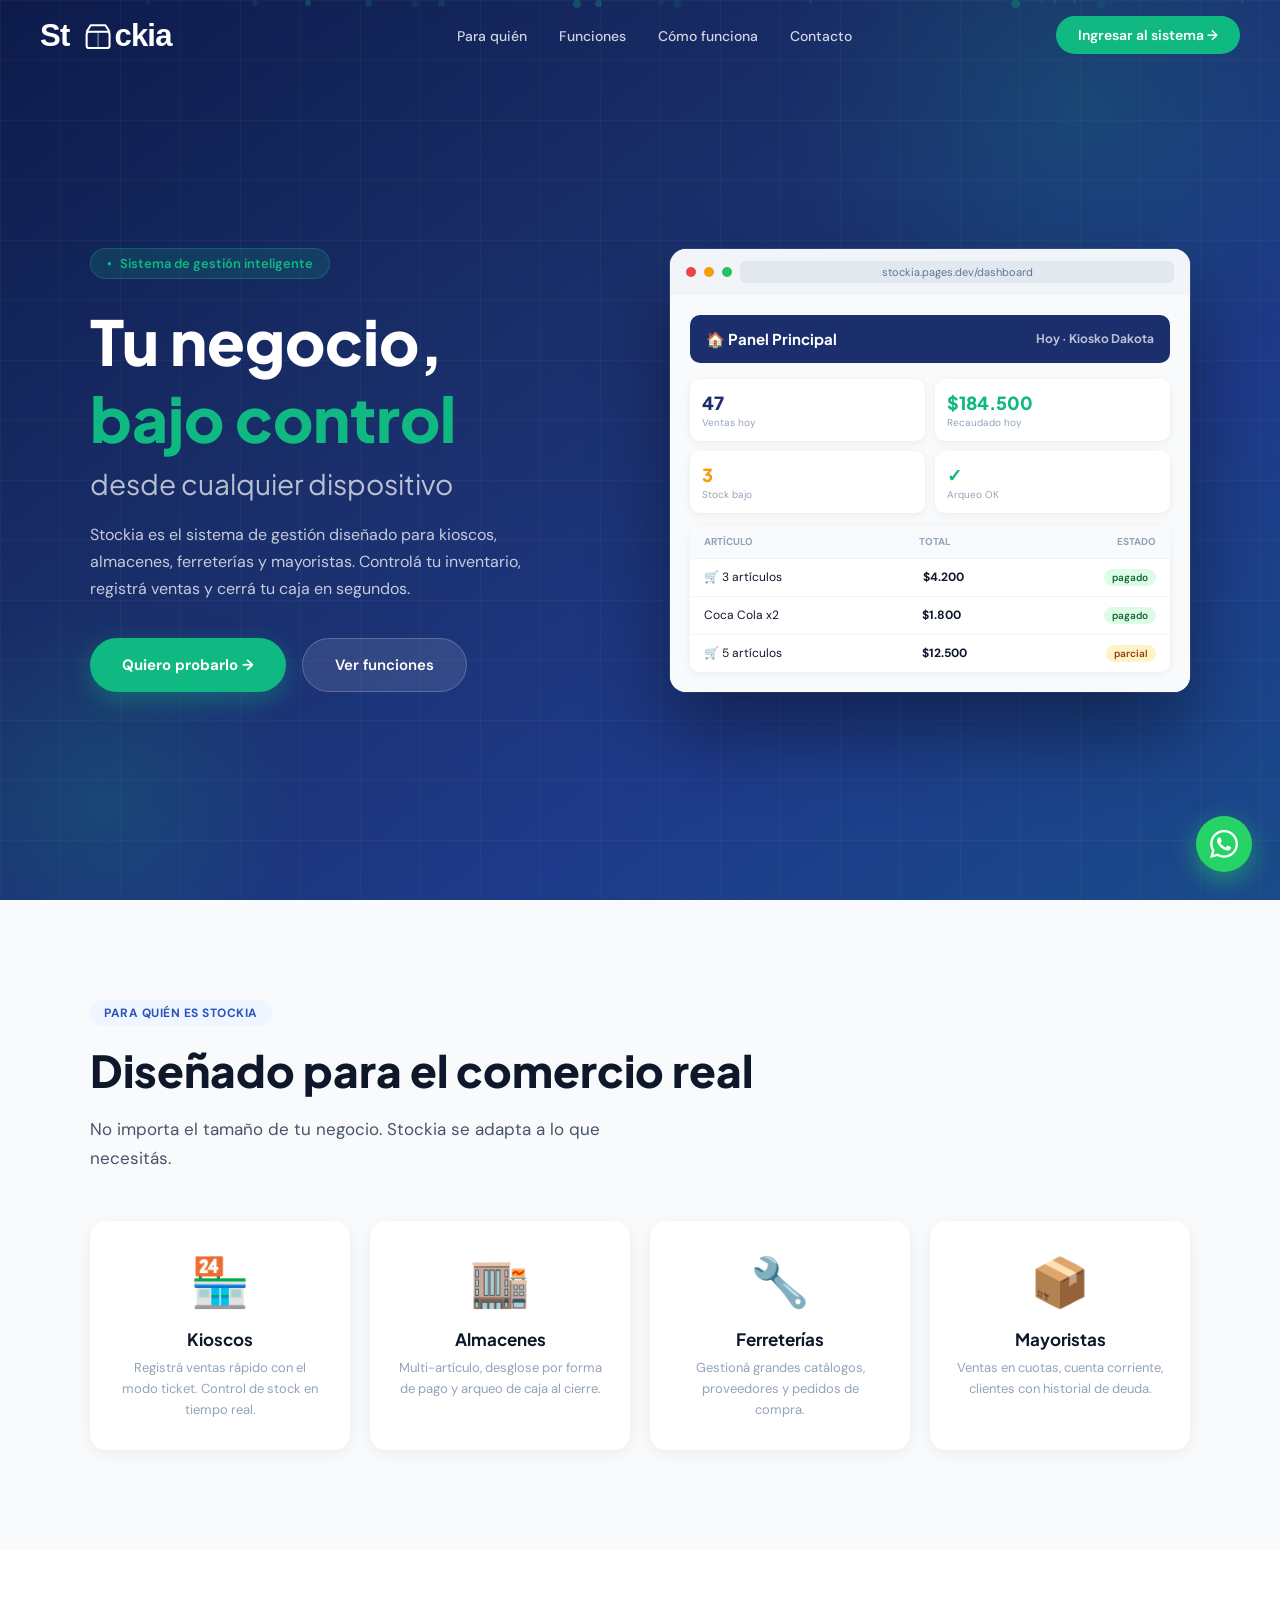
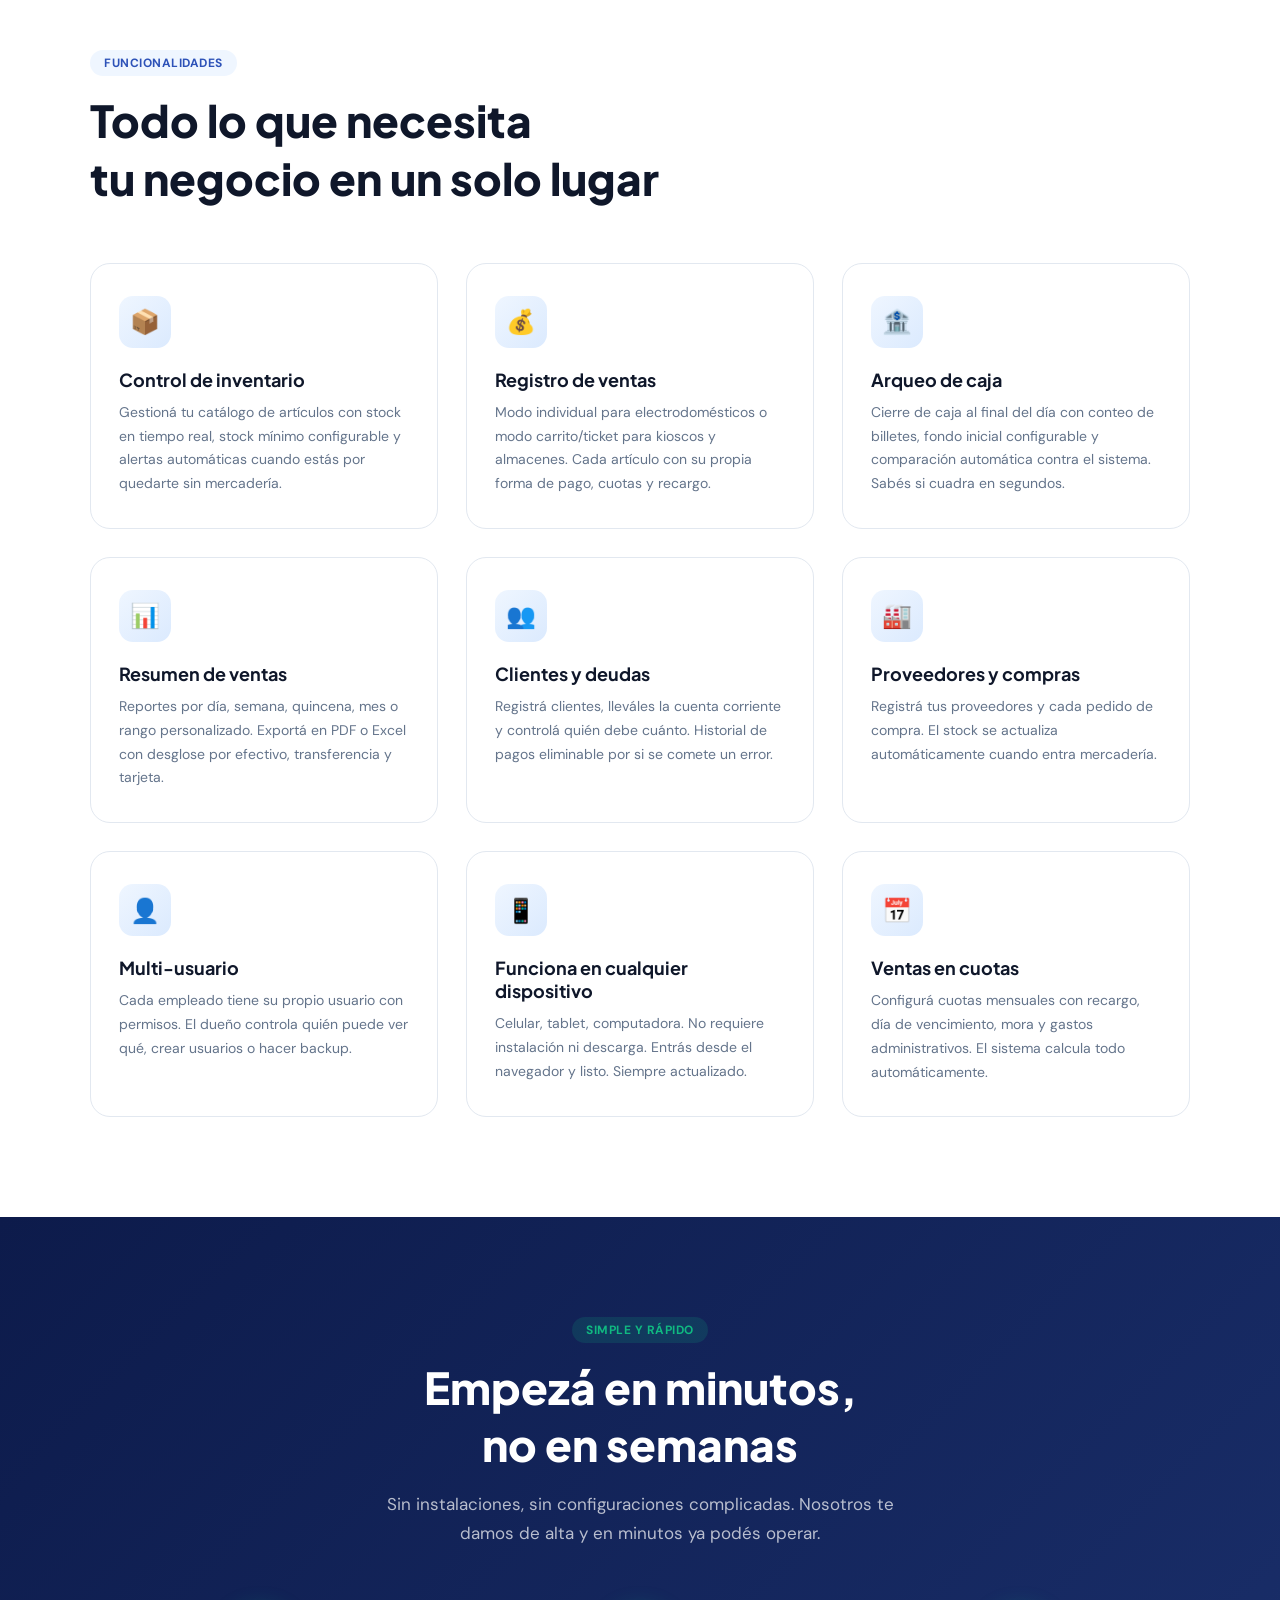
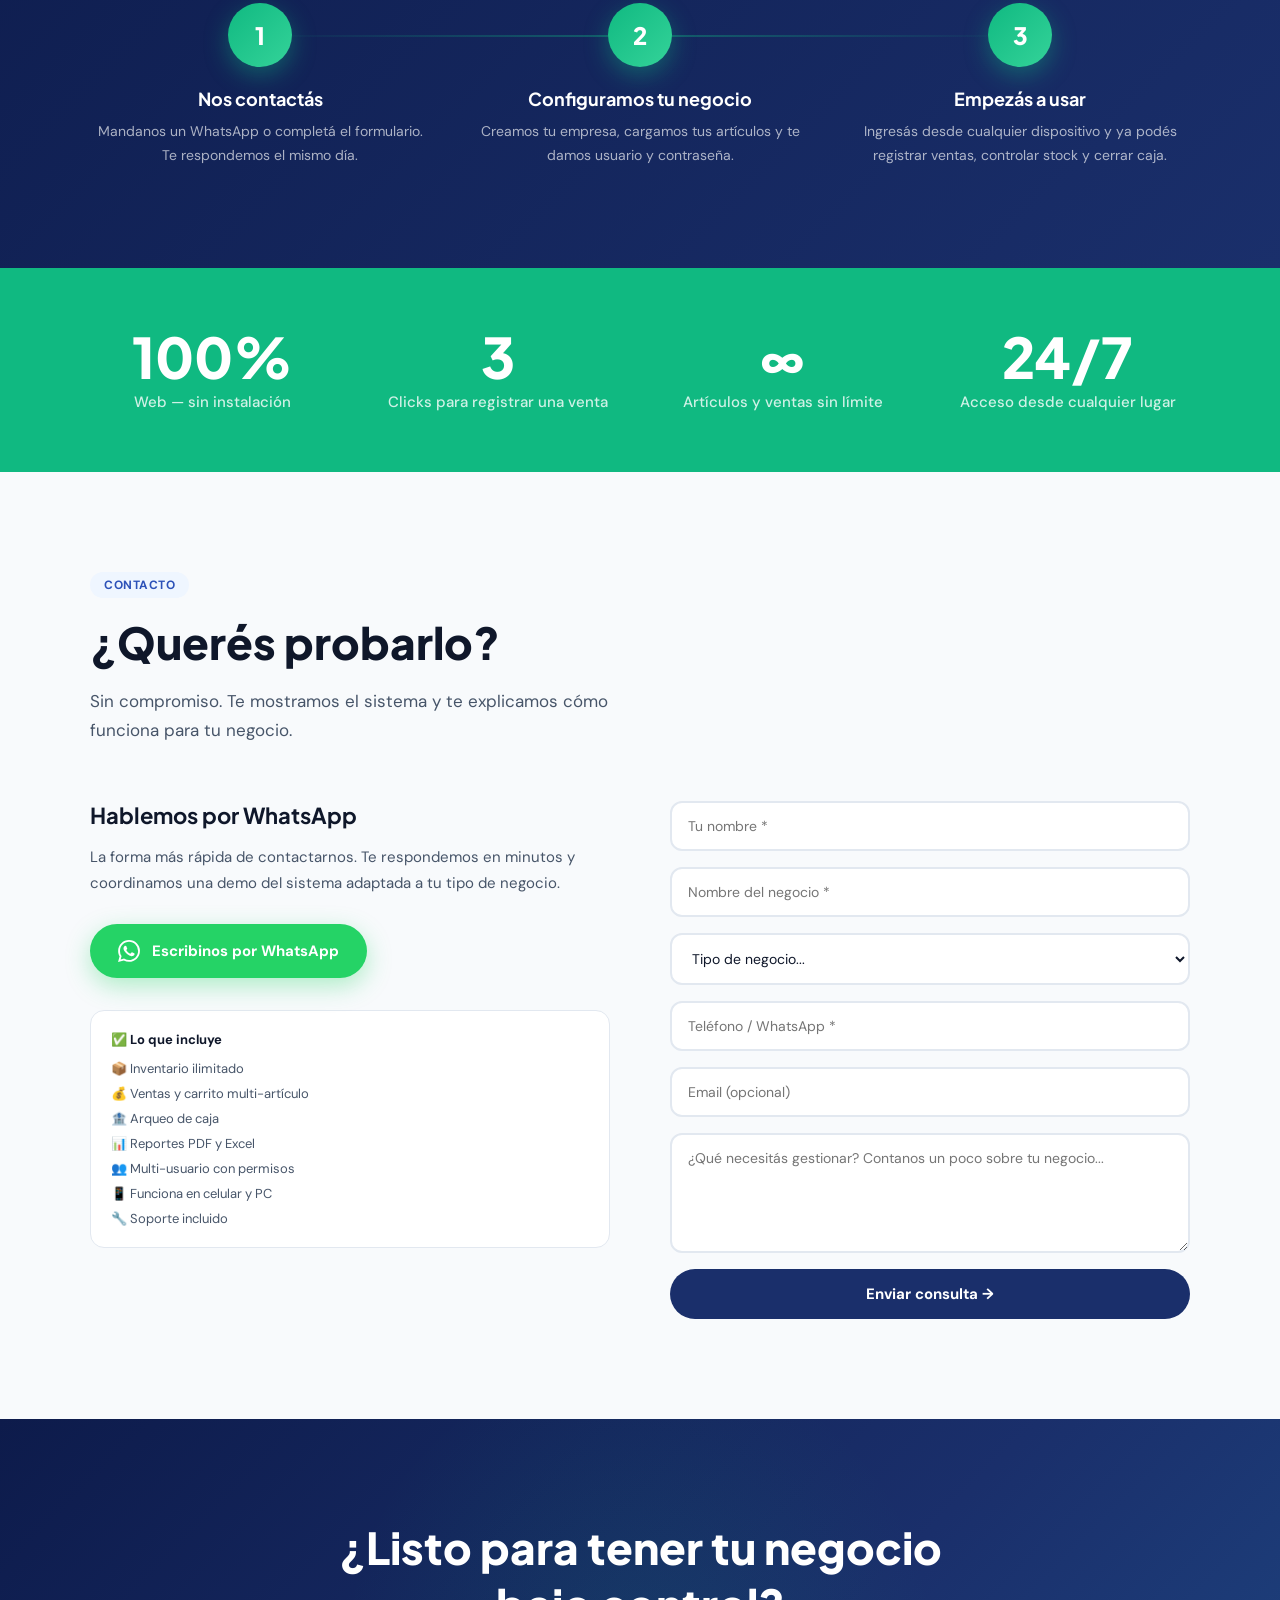
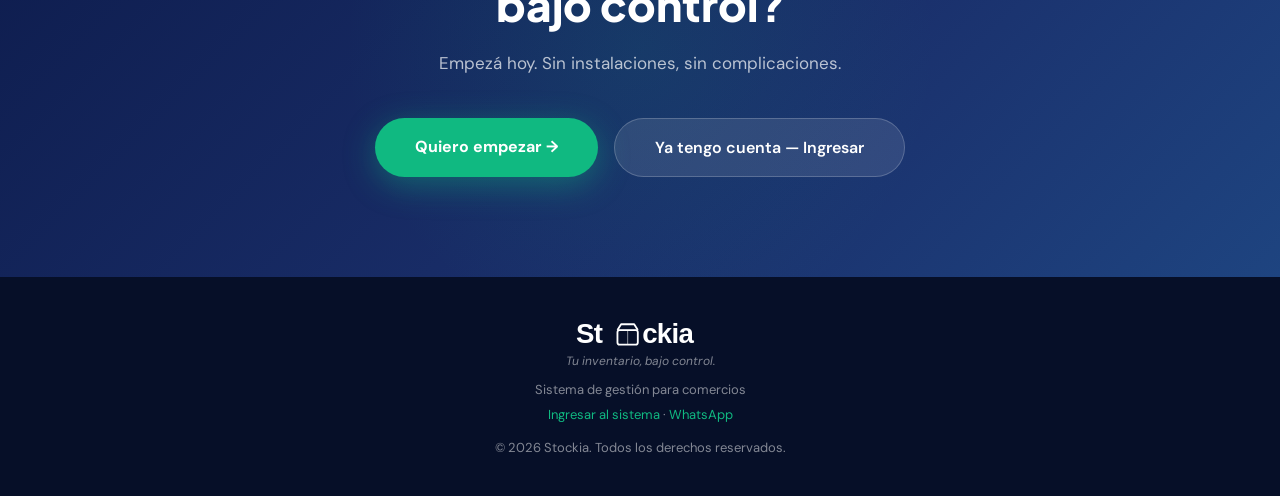
==== commit 78ff3559: "Update index.html" ====
--- a/index.html
+++ b/index.html
@@ -6,7 +6,7 @@
   <title>Stockia — Sistema de Gestión para tu Negocio</title>
   <meta name="description" content="Stockia es el sistema de gestión de inventario y ventas diseñado para kioscos, almacenes, ferreterías y mayoristas. Simple, rápido y accesible desde cualquier dispositivo.">
   <link rel="preconnect" href="https://fonts.googleapis.com">
-  <link href="https://fonts.googleapis.com/css2?family=Syne:wght@400;600;700;800&family=DM+Sans:wght@300;400;500;600&display=swap" rel="stylesheet">
+  <link href="https://fonts.googleapis.com/css2?family=Plus+Jakarta+Sans:wght@400;600;700;800&family=DM+Sans:wght@300;400;500;600&display=swap" rel="stylesheet">
 
   <style>
     :root {
@@ -44,7 +44,7 @@
       box-shadow: 0 2px 24px rgba(0,0,0,.25);
     }
     .nav-logo {
-      font-family: 'Syne', sans-serif;
+      font-family: 'Plus Jakarta Sans', sans-serif;
       font-weight: 800; font-size: 24px;
       color: #fff; text-decoration: none;
       display: flex; align-items: center; gap: 8px;
@@ -119,9 +119,9 @@
     @keyframes pulse { 0%,100% { opacity: 1; } 50% { opacity: .3; } }
 
     .hero-titulo {
-      font-family: 'Syne', sans-serif;
+      font-family: 'Plus Jakarta Sans', sans-serif;
       font-size: clamp(38px, 5vw, 62px);
-      font-weight: 800; line-height: 1.1; color: #fff;
+      font-weight: 800; line-height: 1.25; color: #fff;
       margin-bottom: 20px;
       animation: fadeUp .7s ease .1s both;
     }
@@ -183,7 +183,7 @@
     .mockup-body { padding: 20px; background: #f8fafc; }
     .mockup-header {
       background: var(--azul); border-radius: 10px; padding: 14px 16px;
-      color: #fff; font-family: 'Syne', sans-serif; font-weight: 700;
+      color: #fff; font-family: 'Plus Jakarta Sans', sans-serif; font-weight: 700;
       font-size: 15px; margin-bottom: 16px;
       display: flex; justify-content: space-between; align-items: center;
     }
@@ -192,7 +192,7 @@
       background: #fff; border-radius: 10px; padding: 12px;
       box-shadow: 0 2px 8px rgba(0,0,0,.06);
     }
-    .mockup-stat-val { font-family: 'Syne', sans-serif; font-weight: 800; font-size: 18px; color: var(--azul); }
+    .mockup-stat-val { font-family: 'Plus Jakarta Sans', sans-serif; font-weight: 800; font-size: 18px; color: var(--azul); }
     .mockup-stat-label { font-size: 10px; color: #94a3b8; margin-top: 2px; }
     .mockup-table { background: #fff; border-radius: 10px; overflow: hidden; box-shadow: 0 2px 8px rgba(0,0,0,.06); }
     .mockup-tr { display: flex; justify-content: space-between; padding: 10px 14px; border-bottom: 1px solid #f1f5f9; font-size: 12px; }
@@ -221,9 +221,9 @@
       text-transform: uppercase; margin-bottom: 16px;
     }
     .section-titulo {
-      font-family: 'Syne', sans-serif;
+      font-family: 'Plus Jakarta Sans', sans-serif;
       font-size: clamp(28px, 4vw, 44px);
-      font-weight: 800; line-height: 1.2; color: var(--texto);
+      font-weight: 800; line-height: 1.3; color: var(--texto);
       margin-bottom: 16px;
     }
     .section-desc {
@@ -263,7 +263,7 @@
     }
     .negocio-card:hover .negocio-icono { transform: scale(1.15) rotate(-5deg); }
     .negocio-nombre {
-      font-family: 'Syne', sans-serif;
+      font-family: 'Plus Jakarta Sans', sans-serif;
       font-weight: 700; font-size: 17px; color: var(--texto); margin-bottom: 8px;
     }
     .negocio-desc { font-size: 13px; color: var(--gris-m); line-height: 1.6; }
@@ -299,7 +299,7 @@
       background: linear-gradient(135deg, #eff6ff, #dbeafe);
     }
     .feature-titulo {
-      font-family: 'Syne', sans-serif;
+      font-family: 'Plus Jakarta Sans', sans-serif;
       font-weight: 700; font-size: 18px; margin-bottom: 10px; color: var(--texto);
     }
     .feature-desc { font-size: 14px; line-height: 1.7; color: #64748b; }
@@ -328,13 +328,13 @@
     .paso-num {
       width: 64px; height: 64px; border-radius: 50%;
       background: linear-gradient(135deg, var(--verde), #34d399);
-      color: #fff; font-family: 'Syne', sans-serif; font-weight: 800; font-size: 24px;
+      color: #fff; font-family: 'Plus Jakarta Sans', sans-serif; font-weight: 800; font-size: 24px;
       display: flex; align-items: center; justify-content: center;
       margin: 0 auto 20px; box-shadow: 0 8px 24px rgba(16,185,129,.4);
       transition: transform .3s;
     }
     .paso:hover .paso-num { transform: scale(1.1); }
-    .paso-titulo { font-family: 'Syne', sans-serif; font-weight: 700; font-size: 18px; color: #fff; margin-bottom: 10px; }
+    .paso-titulo { font-family: 'Plus Jakarta Sans', sans-serif; font-weight: 700; font-size: 18px; color: #fff; margin-bottom: 10px; }
     .paso-desc { font-size: 14px; line-height: 1.7; color: rgba(255,255,255,.65); }
 
     /* ── STATS ── */
@@ -345,7 +345,7 @@
       gap: 40px; text-align: center;
     }
     .stat-num {
-      font-family: 'Syne', sans-serif;
+      font-family: 'Plus Jakarta Sans', sans-serif;
       font-weight: 800; font-size: clamp(36px, 5vw, 56px);
       color: #fff; line-height: 1;
     }
@@ -358,7 +358,7 @@
       margin-top: 56px; align-items: start;
     }
     .contacto-info h3 {
-      font-family: 'Syne', sans-serif; font-weight: 700;
+      font-family: 'Plus Jakarta Sans', sans-serif; font-weight: 700;
       font-size: 22px; margin-bottom: 16px; color: var(--texto);
     }
     .contacto-info p { font-size: 15px; line-height: 1.7; color: #475569; margin-bottom: 28px; }
@@ -440,7 +440,7 @@
     }
     footer a { color: var(--verde); text-decoration: none; }
     .footer-logo {
-      font-family: 'Syne', sans-serif; font-weight: 800;
+      font-family: 'Plus Jakarta Sans', sans-serif; font-weight: 800;
       font-size: 22px; color: #fff; margin-bottom: 12px; display: block;
     }
 
@@ -497,14 +497,14 @@
       <!-- St -->
       <text x="0" y="36" font-family="Syne,sans-serif" font-weight="800" font-size="38" fill="white" letter-spacing="-1">St</text>
       <!-- Caja/box icono -->
-      <g transform="translate(62,4)">
+      <g transform="translate(57,4)">
         <rect x="0" y="14" width="28" height="20" rx="3" fill="none" stroke="white" stroke-width="2.5"/>
         <path d="M0 14 L5 6 L23 6 L28 14" fill="none" stroke="white" stroke-width="2.5" stroke-linejoin="round"/>
         <line x1="14" y1="14" x2="14" y2="34" stroke="white" stroke-width="1.5" opacity=".5"/>
         <line x1="0" y1="14" x2="28" y2="14" stroke="white" stroke-width="1.5" opacity=".4"/>
       </g>
       <!-- ckia -->
-      <text x="96" y="36" font-family="Syne,sans-serif" font-weight="800" font-size="38" fill="white" letter-spacing="-1">ckia</text>
+      <text x="91" y="36" font-family="Syne,sans-serif" font-weight="800" font-size="38" fill="white" letter-spacing="-1">ckia</text>
     </svg>
   </a>
   <ul class="nav-links">
@@ -823,19 +823,19 @@
 <!-- FOOTER -->
 <footer>
   <div style="margin-bottom:12px;display:flex;flex-direction:column;align-items:center;gap:4px">
-    <svg xmlns="http://www.w3.org/2000/svg" viewBox="0 0 260 44" height="32" style="display:block">
+    <svg xmlns="http://www.w3.org/2000/svg" viewBox="0 0 175 44" height="32" style="display:block">
       <text x="0" y="36" font-family="Syne,sans-serif" font-weight="800" font-size="38" fill="white" letter-spacing="-1">St</text>
-      <g transform="translate(62,4)">
+      <g transform="translate(57,4)">
         <rect x="0" y="14" width="28" height="20" rx="3" fill="none" stroke="white" stroke-width="2.5"/>
         <path d="M0 14 L5 6 L23 6 L28 14" fill="none" stroke="white" stroke-width="2.5" stroke-linejoin="round"/>
         <line x1="14" y1="14" x2="14" y2="34" stroke="white" stroke-width="1.5" opacity=".5"/>
         <line x1="0" y1="14" x2="28" y2="14" stroke="white" stroke-width="1.5" opacity=".4"/>
       </g>
-      <text x="96" y="36" font-family="Syne,sans-serif" font-weight="800" font-size="38" fill="white" letter-spacing="-1">ckia</text>
+      <text x="91" y="36" font-family="Syne,sans-serif" font-weight="800" font-size="38" fill="white" letter-spacing="-1">ckia</text>
     </svg>
     <span style="color:rgba(255,255,255,.5);font-size:12px;font-style:italic">Tu inventario, bajo control.</span>
   </div>
-  <p>Sistema de gestión para comercios · Zona Sur, Buenos Aires</p>
+  <p>Sistema de gestión para comercios</p>
   <p style="margin-top:8px">
     <a href="login.html">Ingresar al sistema</a> ·
     <a href="https://wa.me/541133505823" target="_blank">WhatsApp</a>
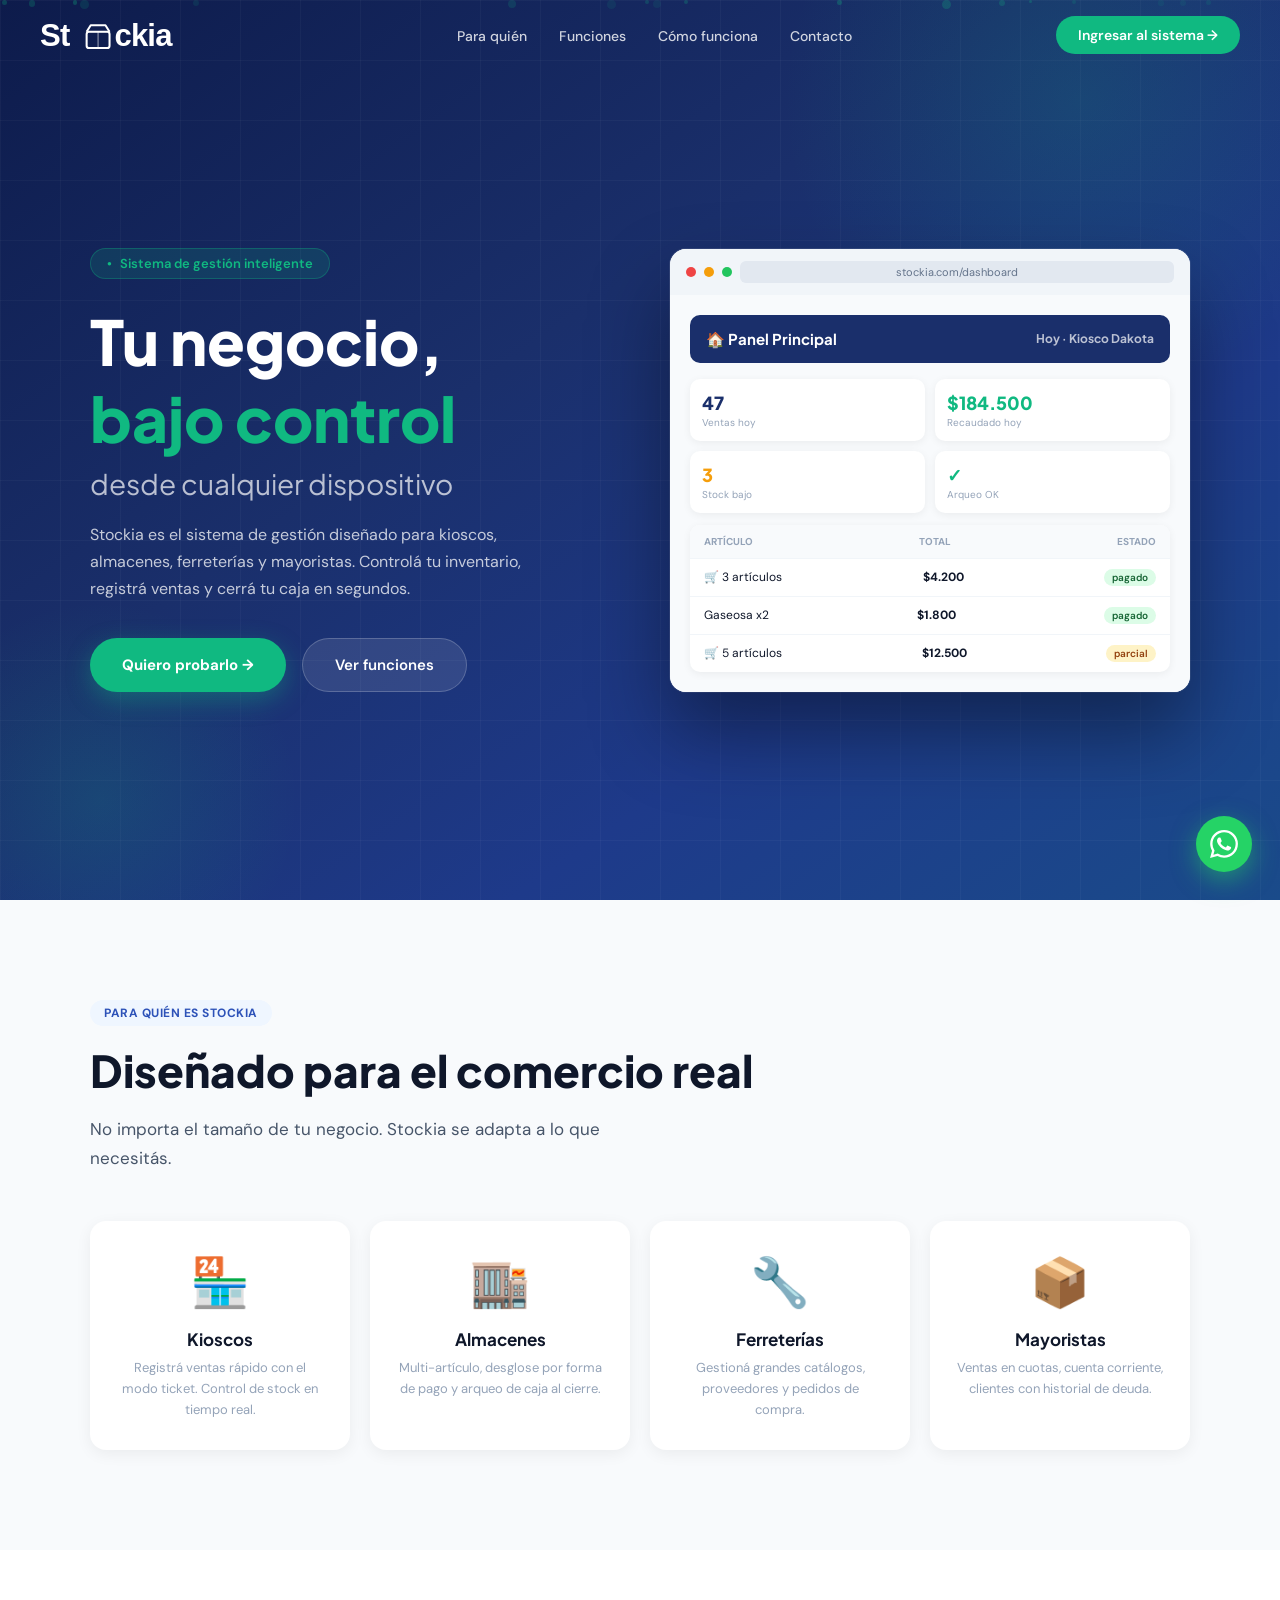
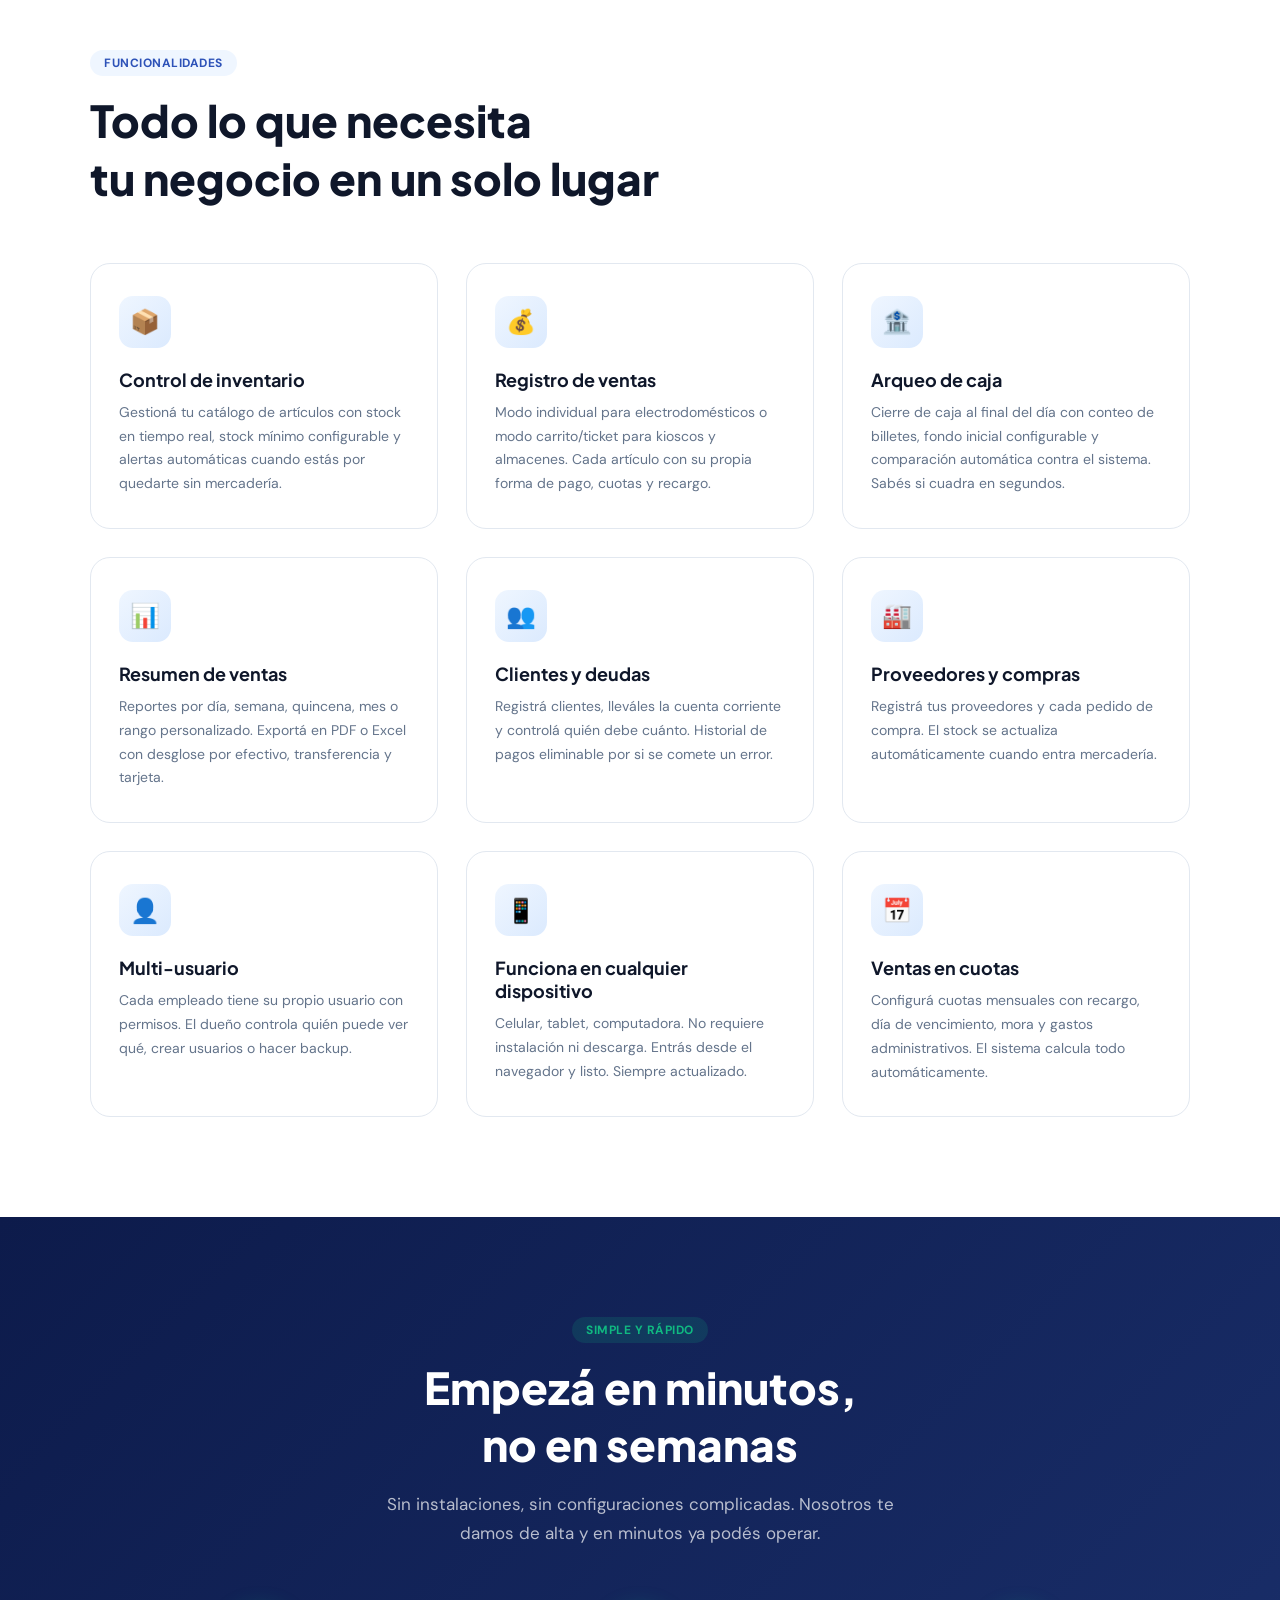
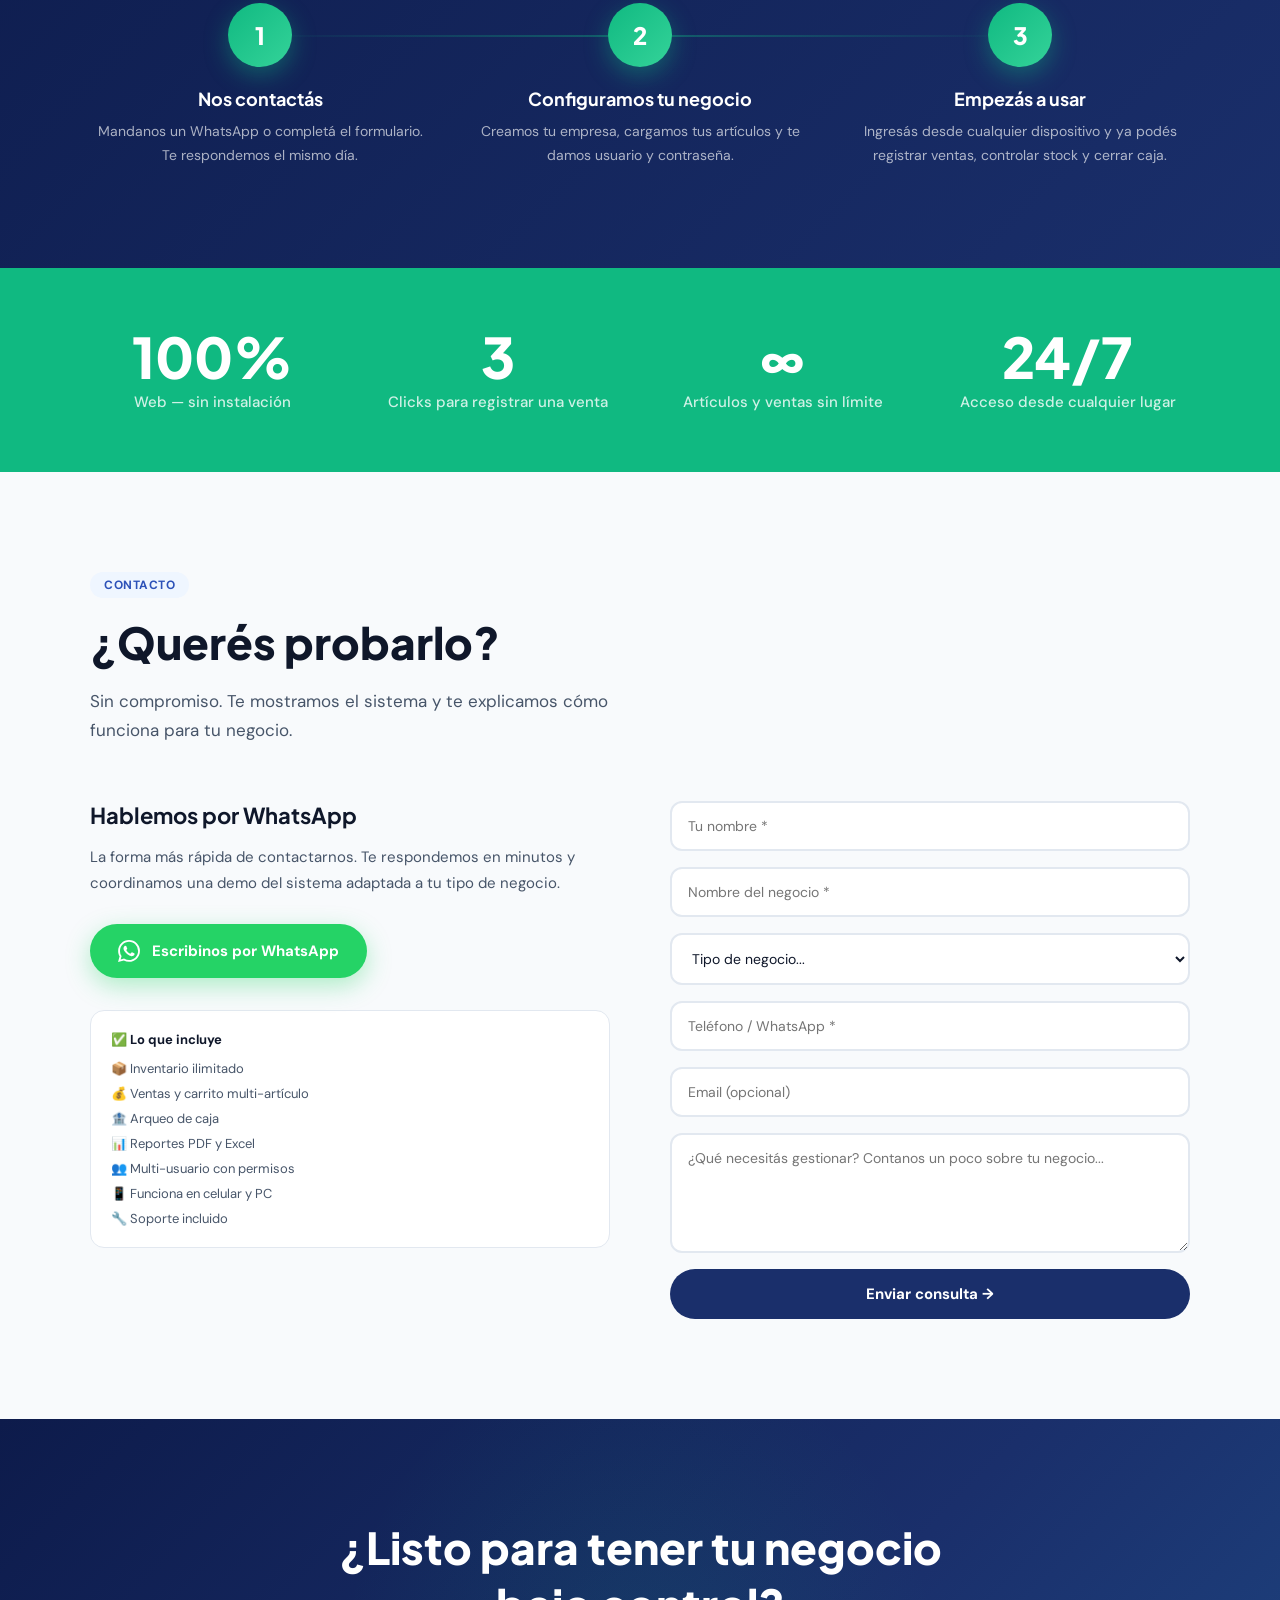
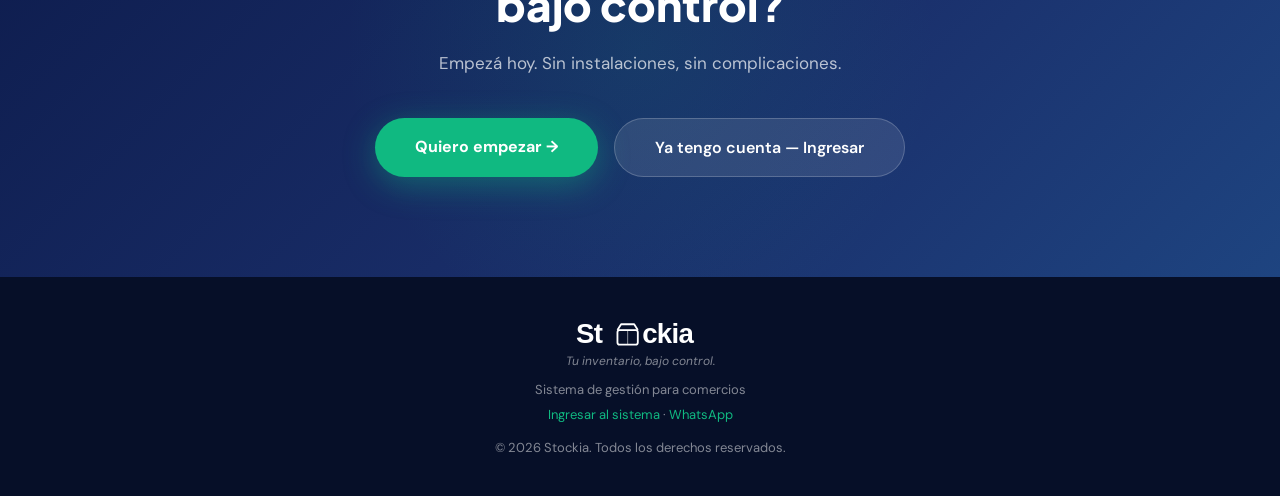
==== commit 9043ee69: "Update index.html" ====
--- a/index.html
+++ b/index.html
@@ -553,12 +553,12 @@
           <div class="mockup-dot"></div>
           <div class="mockup-dot"></div>
           <div class="mockup-dot"></div>
-          <div class="mockup-url">stockia.pages.dev/dashboard</div>
+          <div class="mockup-url">stockia.com/dashboard</div>
         </div>
         <div class="mockup-body">
           <div class="mockup-header">
             🏠 Panel Principal
-            <span style="font-size:12px;opacity:.7">Hoy · Kiosko Dakota</span>
+            <span style="font-size:12px;opacity:.7">Hoy · Kiosco Dakota</span>
           </div>
           <div class="mockup-stats">
             <div class="mockup-stat">
@@ -588,7 +588,7 @@
               <span class="mockup-badge verde">pagado</span>
             </div>
             <div class="mockup-tr">
-              <span>Coca Cola x2</span>
+              <span>Gaseosa x2</span>
               <span style="font-weight:700">$1.800</span>
               <span class="mockup-badge verde">pagado</span>
             </div>
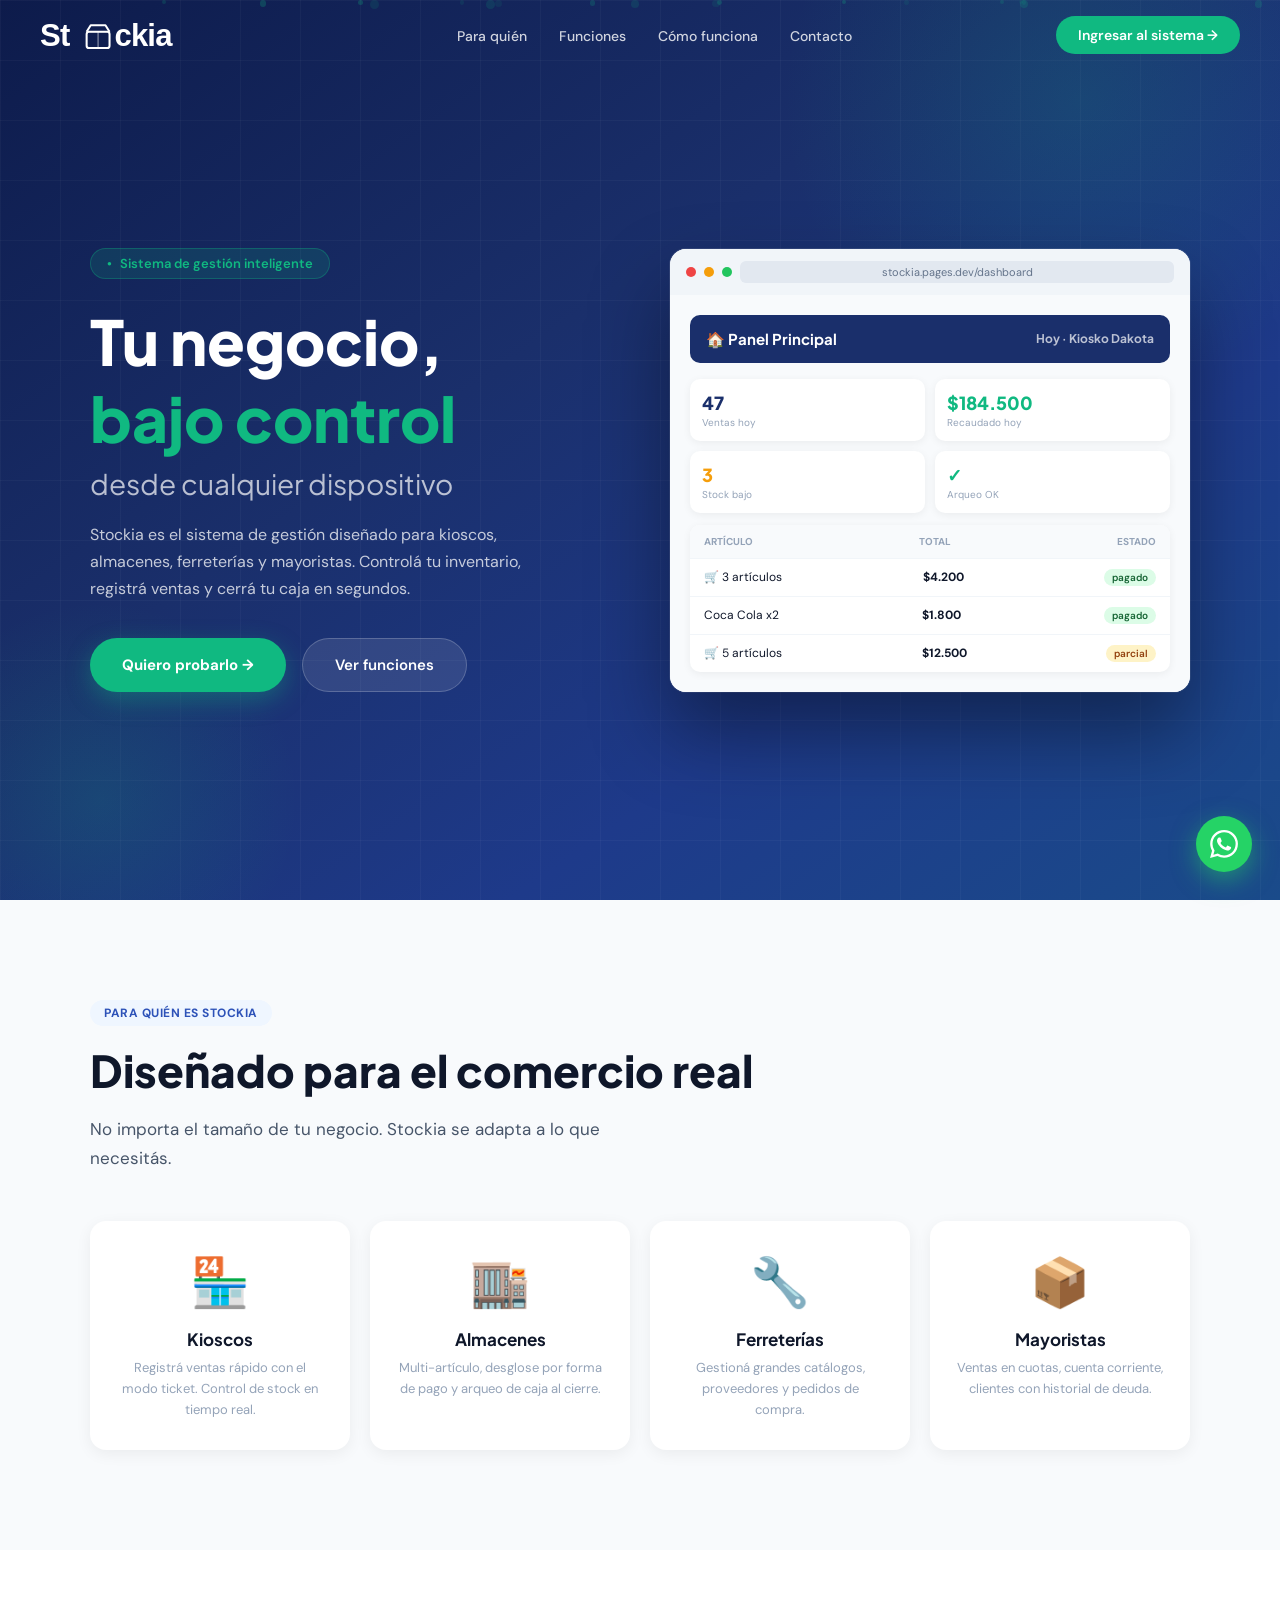
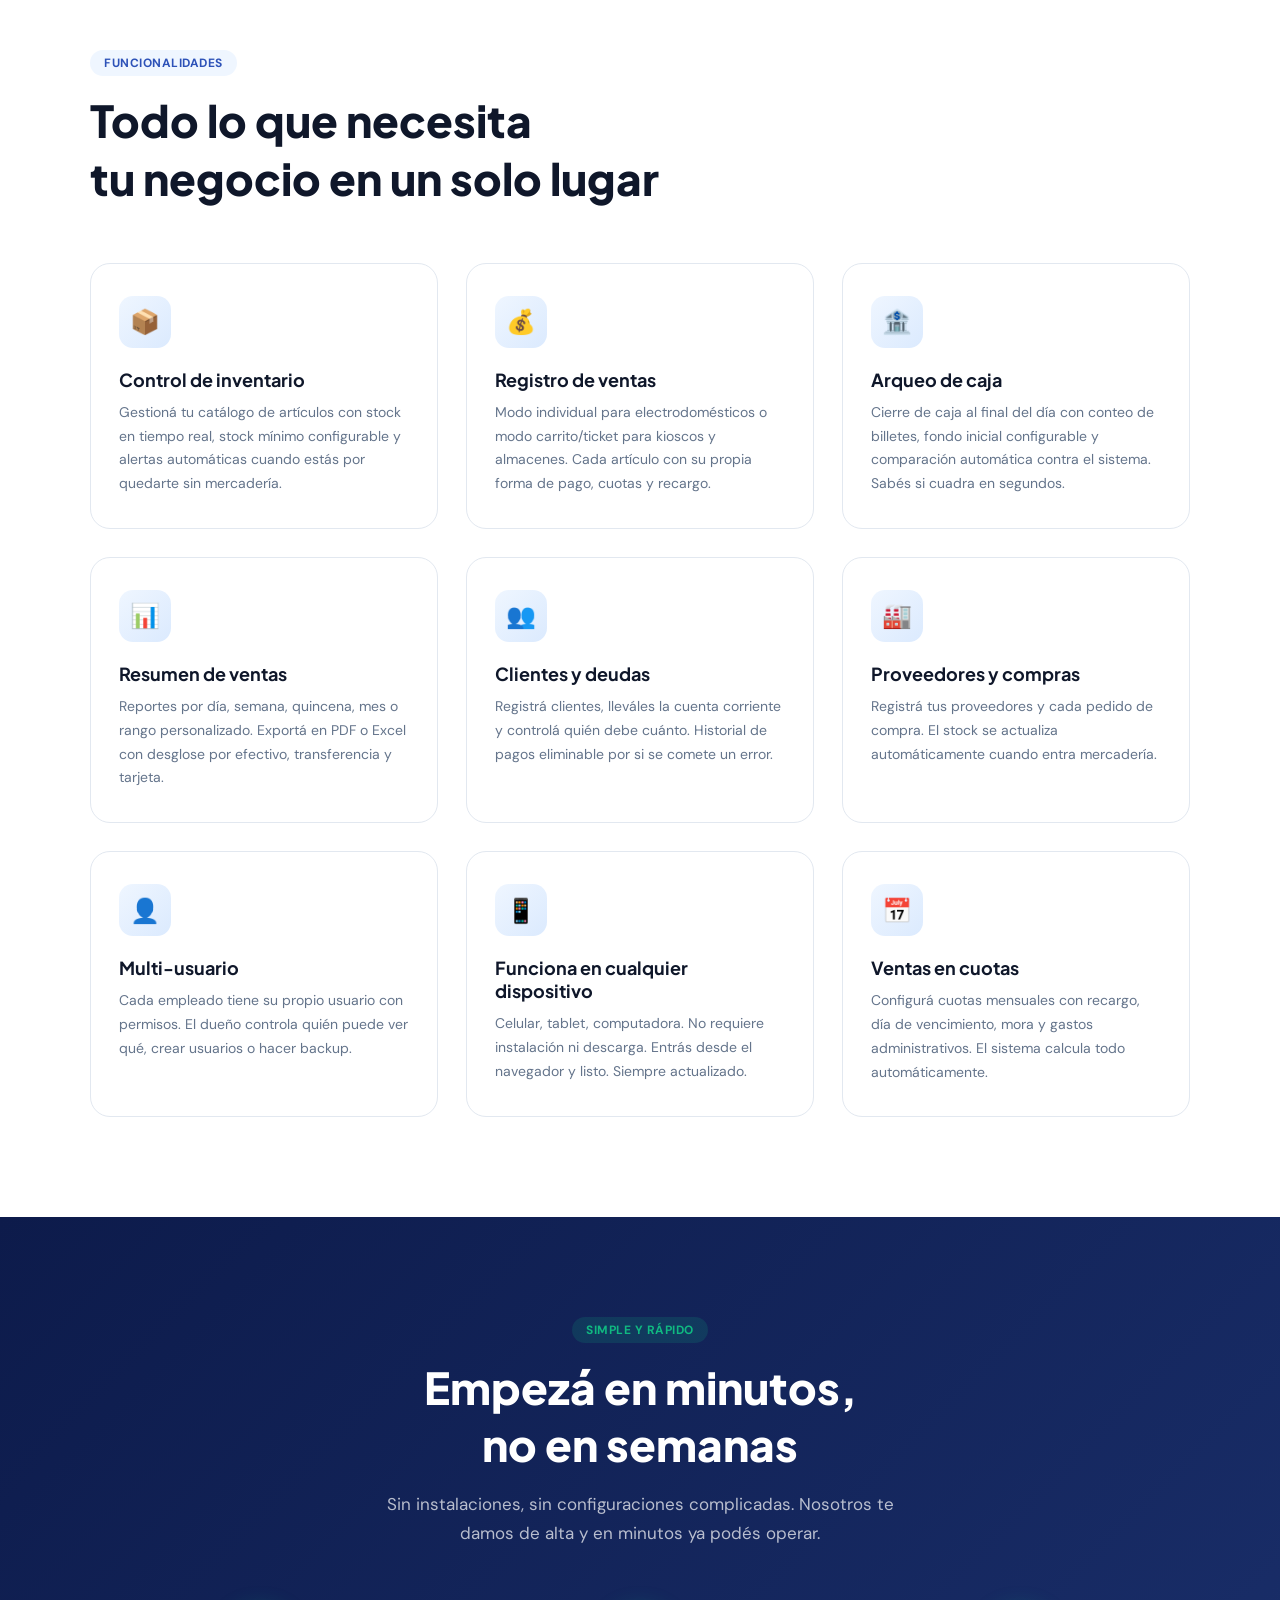
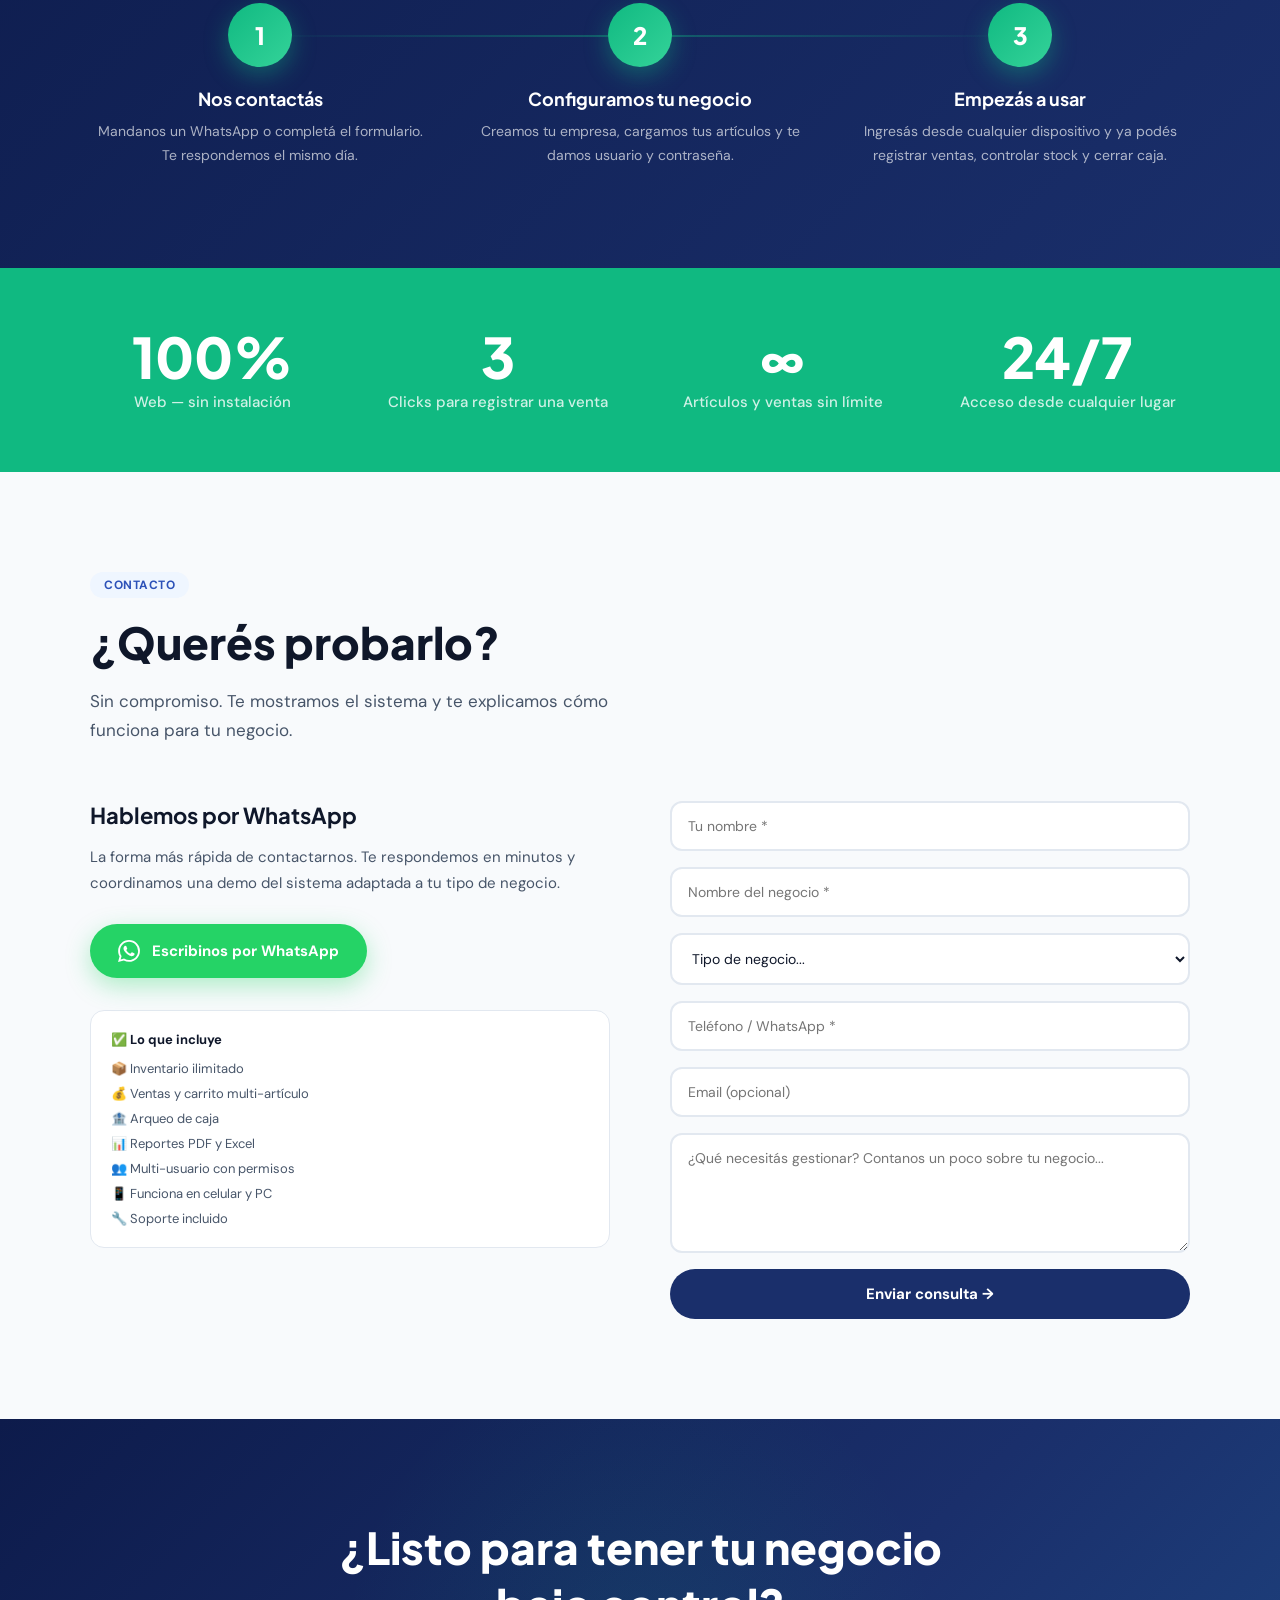
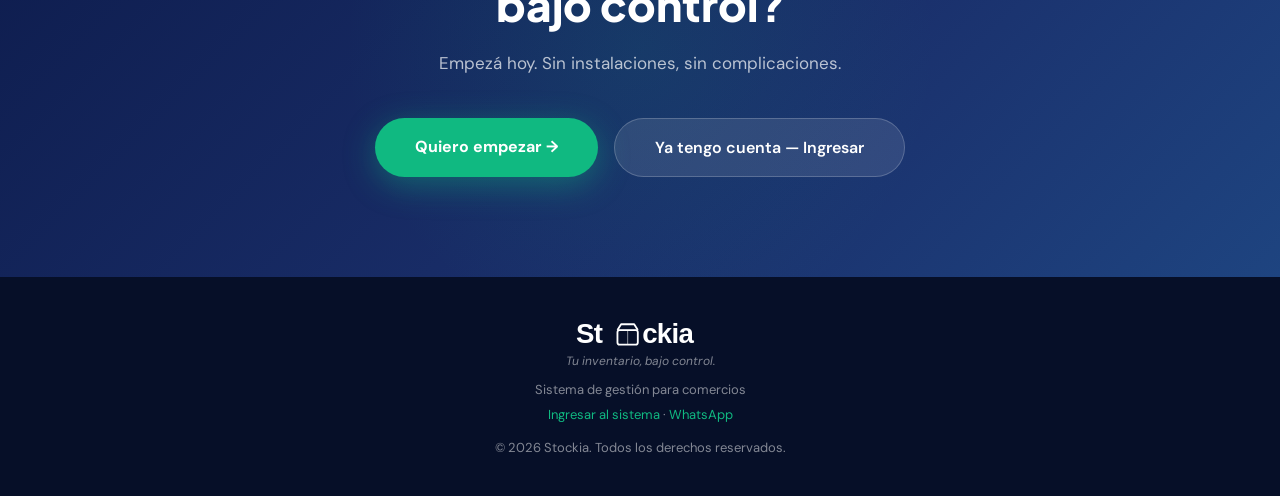
==== commit 2716ba1d: "add favicon" ====
--- a/index.html
+++ b/index.html
@@ -2,6 +2,7 @@
 <html lang="es">
 <head>
   <meta charset="UTF-8">
+  <link rel="icon" type="image/svg+xml" href="[data-uri]">
   <meta name="viewport" content="width=device-width, initial-scale=1.0">
   <title>Stockia — Sistema de Gestión para tu Negocio</title>
   <meta name="description" content="Stockia es el sistema de gestión de inventario y ventas diseñado para kioscos, almacenes, ferreterías y mayoristas. Simple, rápido y accesible desde cualquier dispositivo.">
@@ -553,12 +554,12 @@
           <div class="mockup-dot"></div>
           <div class="mockup-dot"></div>
           <div class="mockup-dot"></div>
-          <div class="mockup-url">stockia.com/dashboard</div>
+          <div class="mockup-url">stockia.pages.dev/dashboard</div>
         </div>
         <div class="mockup-body">
           <div class="mockup-header">
             🏠 Panel Principal
-            <span style="font-size:12px;opacity:.7">Hoy · Kiosco Dakota</span>
+            <span style="font-size:12px;opacity:.7">Hoy · Kiosko Dakota</span>
           </div>
           <div class="mockup-stats">
             <div class="mockup-stat">
@@ -588,7 +589,7 @@
               <span class="mockup-badge verde">pagado</span>
             </div>
             <div class="mockup-tr">
-              <span>Gaseosa x2</span>
+              <span>Coca Cola x2</span>
               <span style="font-weight:700">$1.800</span>
               <span class="mockup-badge verde">pagado</span>
             </div>
